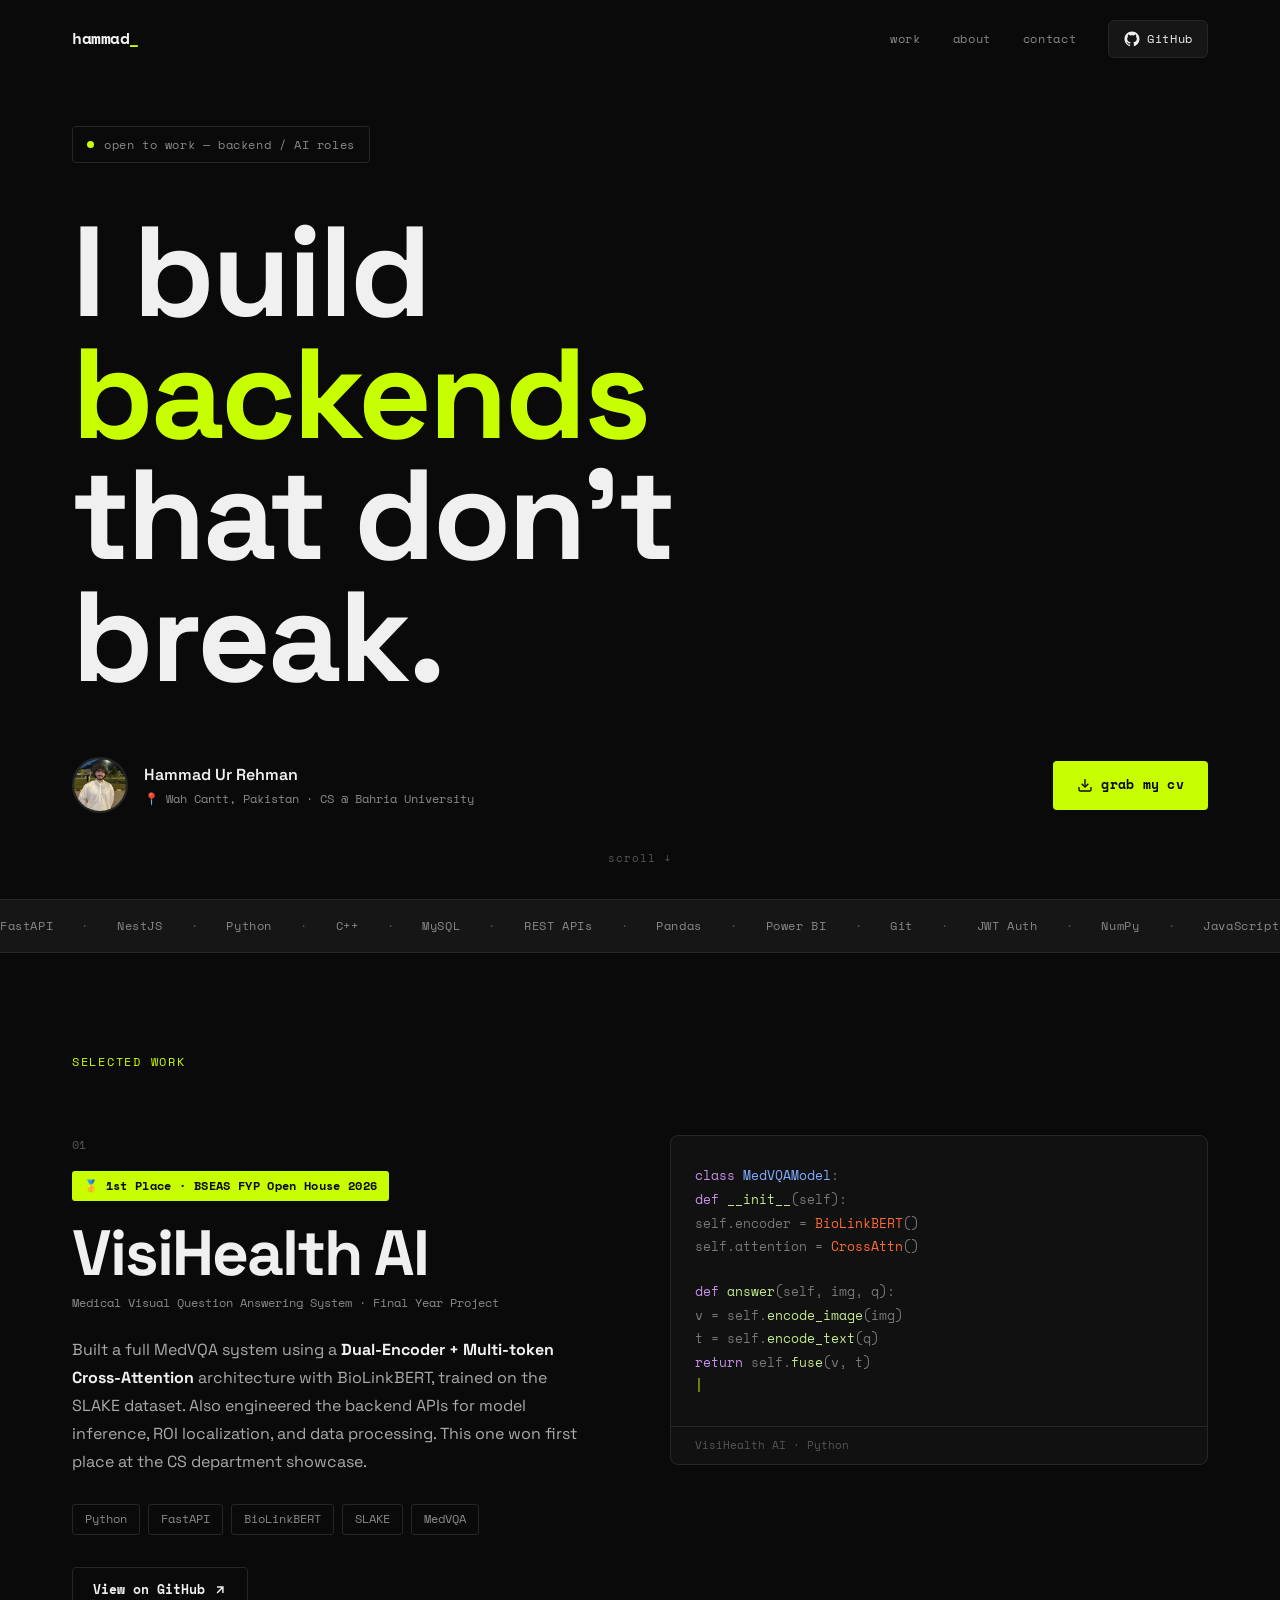
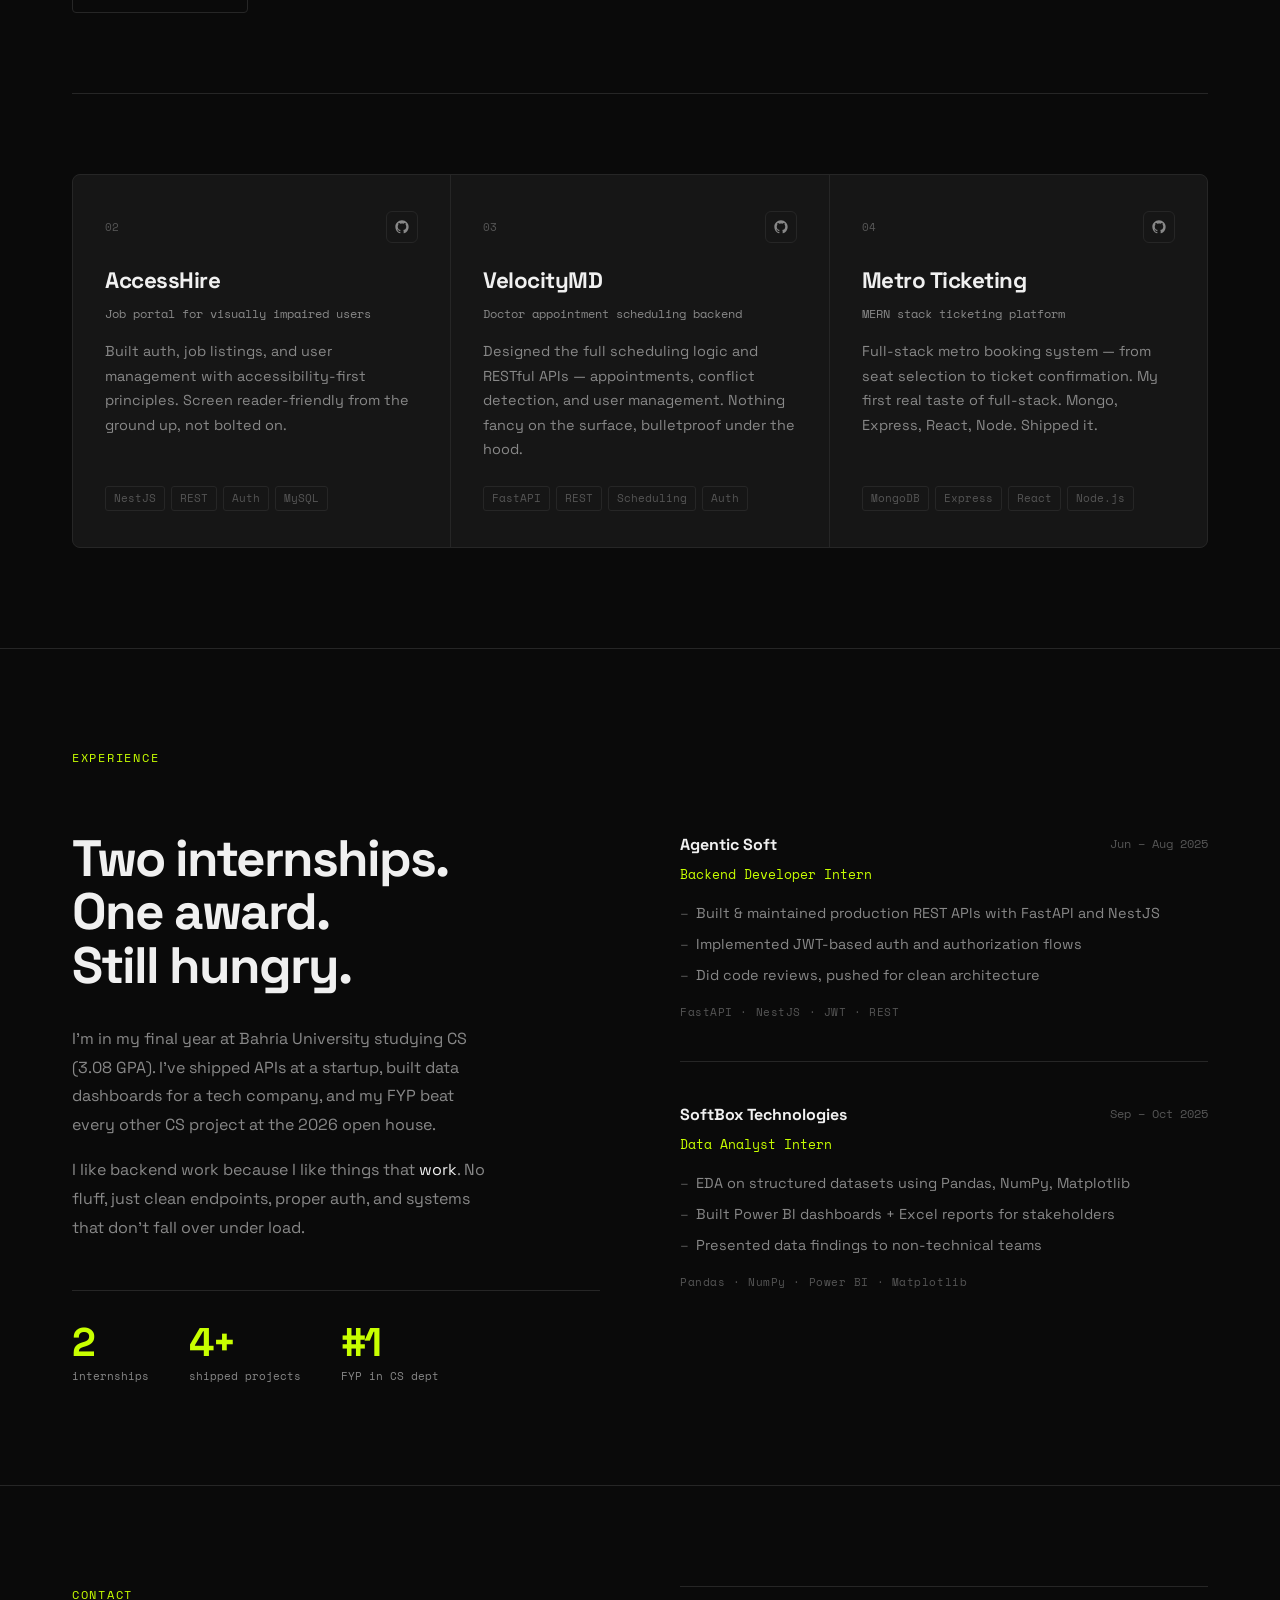
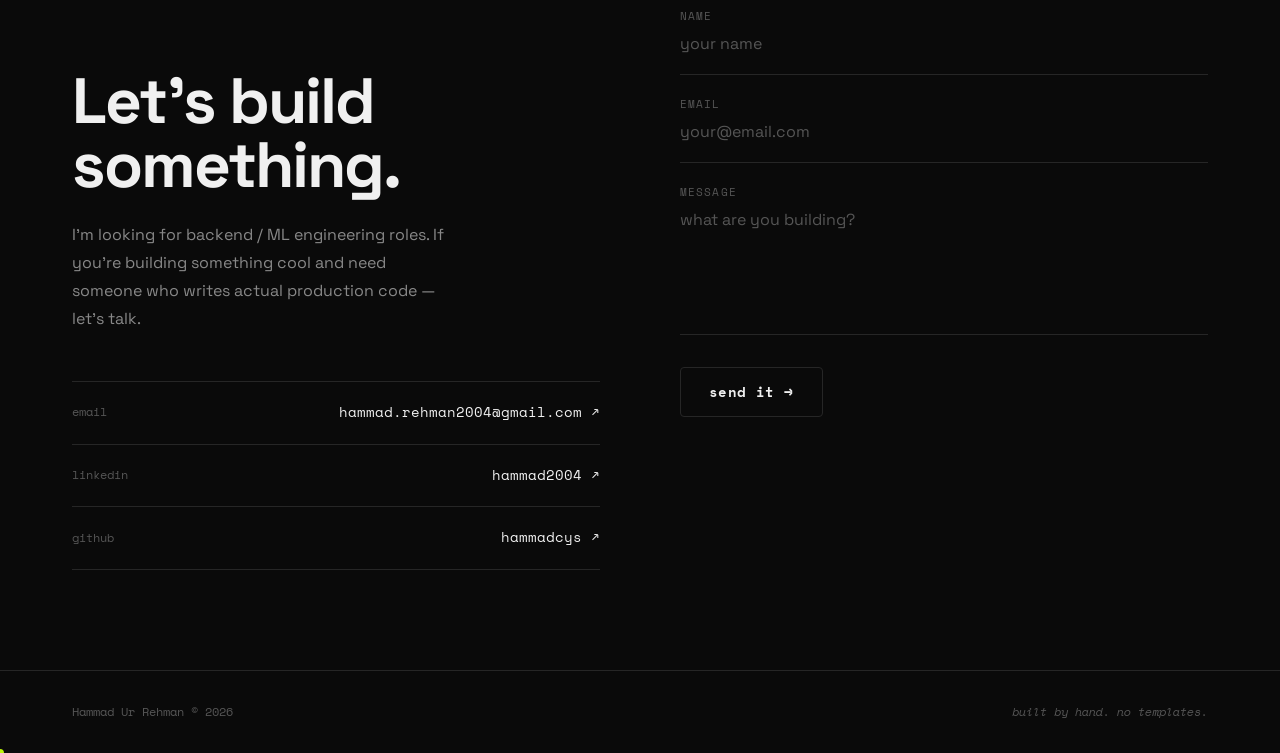
==== index.html @ 6763982f "initial portfolio launch" ====
<!DOCTYPE html>
<html lang="en">

<head>
  <meta charset="UTF-8" />
  <meta name="viewport" content="width=device-width, initial-scale=1.0" />
  <title>Hammad — Backend Dev & AI Builder</title>
  <meta name="description"
    content="Hammad Ur Rehman. Backend dev. Building APIs and AI systems that actually work. Based in Pakistan." />
  <link rel="preconnect" href="https://fonts.googleapis.com" />
  <link rel="preconnect" href="https://fonts.gstatic.com" crossorigin />
  <link
    href="https://fonts.googleapis.com/css2?family=Space+Grotesk:wght@300;400;500;600;700&family=Space+Mono:ital,wght@0,400;0,700;1,400&display=swap"
    rel="stylesheet" />
  <link rel="stylesheet" href="style.css" />
</head>

<body>

  <!-- NAV -->
  <nav id="nav">
    <div class="nav-wrap">
      <a href="#" class="logo">hammad<span class="cursor-blink">_</span></a>
      <div class="nav-right">
        <a href="#work">work</a>
        <a href="#about">about</a>
        <a href="#contact">contact</a>
        <a href="https://github.com/hammadcys" target="_blank" rel="noopener" class="nav-gh">
          <svg width="18" height="18" viewBox="0 0 24 24" fill="currentColor">
            <path
              d="M12 2C6.477 2 2 6.477 2 12c0 4.42 2.865 8.17 6.839 9.49.5.092.682-.217.682-.482 0-.237-.008-.866-.013-1.7-2.782.604-3.369-1.34-3.369-1.34-.454-1.156-1.11-1.464-1.11-1.464-.908-.62.069-.608.069-.608 1.003.07 1.531 1.03 1.531 1.03.892 1.529 2.341 1.087 2.91.832.092-.647.35-1.088.636-1.338-2.22-.253-4.555-1.11-4.555-4.943 0-1.091.39-1.984 1.029-2.683-.103-.253-.446-1.27.098-2.647 0 0 .84-.269 2.75 1.025A9.578 9.578 0 0 1 12 6.836c.85.004 1.705.114 2.504.336 1.909-1.294 2.747-1.025 2.747-1.025.546 1.377.203 2.394.1 2.647.64.699 1.028 1.592 1.028 2.683 0 3.842-2.339 4.687-4.566 4.935.359.309.678.919.678 1.852 0 1.336-.012 2.415-.012 2.743 0 .267.18.578.688.48C19.138 20.167 22 16.418 22 12c0-5.523-4.477-10-10-10z" />
          </svg>
          GitHub
        </a>
      </div>
      <button class="menu-btn" id="menuBtn" aria-label="menu">
        <span></span><span></span>
      </button>
    </div>
  </nav>

  <!-- MOBILE MENU -->
  <div class="mobile-menu" id="mobileMenu">
    <a href="#work" class="mm-link">work</a>
    <a href="#about" class="mm-link">about</a>
    <a href="#contact" class="mm-link">contact</a>
    <a href="https://github.com/hammadcys" target="_blank" class="mm-link">github ↗</a>
  </div>

  <!-- HERO -->
  <section id="hero">
    <div class="hero-inner">
      <div class="hero-label">
        <span class="dot"></span>
        open to work — backend / AI roles
      </div>
      <h1 class="hero-h1">
        I build<br />
        <span class="word-swap" id="wordSwap">APIs</span><br />
        that don't<br />
        break.
      </h1>
      <div class="hero-bottom">
        <div class="hero-id">
          <img src="Img.png" alt="Hammad Ur Rehman" class="avatar" onerror="this.style.display='none'" />
          <div>
            <p class="hero-name">Hammad Ur Rehman</p>
            <p class="hero-loc">📍 Wah Cantt, Pakistan · CS @ Bahria University</p>
          </div>
        </div>
        <a href="Hammad.pdf" download class="dl-btn" id="dl-cv">
          <svg width="16" height="16" viewBox="0 0 24 24" fill="none" stroke="currentColor" stroke-width="2">
            <path d="M21 15v4a2 2 0 0 1-2 2H5a2 2 0 0 1-2-2v-4" />
            <polyline points="7 10 12 15 17 10" />
            <line x1="12" y1="15" x2="12" y2="3" />
          </svg>
          grab my cv
        </a>
      </div>
    </div>
    <div class="scroll-hint" aria-hidden="true">scroll ↓</div>
  </section>

  <!-- STACK TICKER -->
  <div class="ticker-wrap" aria-hidden="true">
    <div class="ticker-track">
      <span>FastAPI</span><span>·</span>
      <span>NestJS</span><span>·</span>
      <span>Python</span><span>·</span>
      <span>C++</span><span>·</span>
      <span>MySQL</span><span>·</span>
      <span>REST APIs</span><span>·</span>
      <span>Pandas</span><span>·</span>
      <span>Power BI</span><span>·</span>
      <span>Git</span><span>·</span>
      <span>JWT Auth</span><span>·</span>
      <span>NumPy</span><span>·</span>
      <span>JavaScript</span><span>·</span>
      <!-- repeat -->
      <span>FastAPI</span><span>·</span>
      <span>NestJS</span><span>·</span>
      <span>Python</span><span>·</span>
      <span>C++</span><span>·</span>
      <span>MySQL</span><span>·</span>
      <span>REST APIs</span><span>·</span>
      <span>Pandas</span><span>·</span>
      <span>Power BI</span><span>·</span>
      <span>Git</span><span>·</span>
      <span>JWT Auth</span><span>·</span>
      <span>NumPy</span><span>·</span>
      <span>JavaScript</span><span>·</span>
    </div>
  </div>

  <!-- WORK -->
  <section id="work">
    <div class="section-inner">

      <div class="section-eyebrow">selected work</div>

      <!-- FEATURED: VisiHealth -->
      <article class="proj-featured" id="proj-visihealth">
        <div class="proj-featured-left">
          <div class="proj-number">01</div>
          <div class="proj-badge-award">🥇 1st Place · BSEAS FYP Open House 2026</div>
          <h2 class="proj-title">VisiHealth AI</h2>
          <p class="proj-type">Medical Visual Question Answering System · Final Year Project</p>
          <p class="proj-desc">
            Built a full MedVQA system using a <strong>Dual-Encoder + Multi-token Cross-Attention</strong> architecture
            with BioLinkBERT, trained on the SLAKE dataset. Also engineered the backend APIs for model inference, ROI
            localization, and data processing. This one won first place at the CS department showcase.
          </p>
          <div class="proj-tech">
            <span>Python</span><span>FastAPI</span><span>BioLinkBERT</span><span>SLAKE</span><span>MedVQA</span>
          </div>
          <a href="https://github.com/hammadcys/VisiHealth-FYP" target="_blank" rel="noopener" class="proj-link-btn"
            id="visihealth-gh">
            View on GitHub
            <svg width="14" height="14" viewBox="0 0 24 24" fill="none" stroke="currentColor" stroke-width="2.5">
              <path d="M7 17L17 7M7 7h10v10" />
            </svg>
          </a>
        </div>
        <div class="proj-featured-right">
          <div class="proj-visual" id="vis-visihealth">
            <div class="vis-code">
              <div class="vis-line"><span class="k">class</span> <span class="cn">MedVQAModel</span>:</div>
              <div class="vis-line"> <span class="k">def</span> <span class="fn">__init__</span>(self):</div>
              <div class="vis-line"> self.encoder = <span class="s">BioLinkBERT</span>()</div>
              <div class="vis-line"> self.attention = <span class="s">CrossAttn</span>()</div>
              <div class="vis-line"></div>
              <div class="vis-line"> <span class="k">def</span> <span class="fn">answer</span>(self, img, q):</div>
              <div class="vis-line"> v = self.<span class="fn">encode_image</span>(img)</div>
              <div class="vis-line"> t = self.<span class="fn">encode_text</span>(q)</div>
              <div class="vis-line"> <span class="k">return</span> self.<span class="fn">fuse</span>(v, t)</div>
              <div class="vis-line vis-cursor"></div>
            </div>
            <div class="vis-label">VisiHealth AI · Python</div>
          </div>
        </div>
      </article>

      <!-- PROJ GRID -->
      <div class="proj-grid">

        <article class="proj-card" id="proj-accesshire">
          <div class="proj-card-head">
            <span class="proj-num-sm">02</span>
            <div class="proj-card-links">
              <a href="#" aria-label="GitHub" class="icon-link">
                <svg width="16" height="16" viewBox="0 0 24 24" fill="currentColor">
                  <path
                    d="M12 2C6.477 2 2 6.477 2 12c0 4.42 2.865 8.17 6.839 9.49.5.092.682-.217.682-.482 0-.237-.008-.866-.013-1.7-2.782.604-3.369-1.34-3.369-1.34-.454-1.156-1.11-1.464-1.11-1.464-.908-.62.069-.608.069-.608 1.003.07 1.531 1.03 1.531 1.03.892 1.529 2.341 1.087 2.91.832.092-.647.35-1.088.636-1.338-2.22-.253-4.555-1.11-4.555-4.943 0-1.091.39-1.984 1.029-2.683-.103-.253-.446-1.27.098-2.647 0 0 .84-.269 2.75 1.025A9.578 9.578 0 0 1 12 6.836c.85.004 1.705.114 2.504.336 1.909-1.294 2.747-1.025 2.747-1.025.546 1.377.203 2.394.1 2.647.64.699 1.028 1.592 1.028 2.683 0 3.842-2.339 4.687-4.566 4.935.359.309.678.919.678 1.852 0 1.336-.012 2.415-.012 2.743 0 .267.18.578.688.48C19.138 20.167 22 16.418 22 12c0-5.523-4.477-10-10-10z" />
                </svg>
              </a>
            </div>
          </div>
          <h3 class="proj-card-title">AccessHire</h3>
          <p class="proj-card-sub">Job portal for visually impaired users</p>
          <p class="proj-card-desc">Built auth, job listings, and user management with accessibility-first principles.
            Screen reader-friendly from the ground up, not bolted on.</p>
          <div class="proj-tech-sm">
            <span>NestJS</span><span>REST</span><span>Auth</span><span>MySQL</span>
          </div>
        </article>

        <article class="proj-card" id="proj-velocitymd">
          <div class="proj-card-head">
            <span class="proj-num-sm">03</span>
            <div class="proj-card-links">
              <a href="#" aria-label="GitHub" class="icon-link">
                <svg width="16" height="16" viewBox="0 0 24 24" fill="currentColor">
                  <path
                    d="M12 2C6.477 2 2 6.477 2 12c0 4.42 2.865 8.17 6.839 9.49.5.092.682-.217.682-.482 0-.237-.008-.866-.013-1.7-2.782.604-3.369-1.34-3.369-1.34-.454-1.156-1.11-1.464-1.11-1.464-.908-.62.069-.608.069-.608 1.003.07 1.531 1.03 1.531 1.03.892 1.529 2.341 1.087 2.91.832.092-.647.35-1.088.636-1.338-2.22-.253-4.555-1.11-4.555-4.943 0-1.091.39-1.984 1.029-2.683-.103-.253-.446-1.27.098-2.647 0 0 .84-.269 2.75 1.025A9.578 9.578 0 0 1 12 6.836c.85.004 1.705.114 2.504.336 1.909-1.294 2.747-1.025 2.747-1.025.546 1.377.203 2.394.1 2.647.64.699 1.028 1.592 1.028 2.683 0 3.842-2.339 4.687-4.566 4.935.359.309.678.919.678 1.852 0 1.336-.012 2.415-.012 2.743 0 .267.18.578.688.48C19.138 20.167 22 16.418 22 12c0-5.523-4.477-10-10-10z" />
                </svg>
              </a>
            </div>
          </div>
          <h3 class="proj-card-title">VelocityMD</h3>
          <p class="proj-card-sub">Doctor appointment scheduling backend</p>
          <p class="proj-card-desc">Designed the full scheduling logic and RESTful APIs — appointments, conflict
            detection, and user management. Nothing fancy on the surface, bulletproof under the hood.</p>
          <div class="proj-tech-sm">
            <span>FastAPI</span><span>REST</span><span>Scheduling</span><span>Auth</span>
          </div>
        </article>

        <article class="proj-card" id="proj-metro">
          <div class="proj-card-head">
            <span class="proj-num-sm">04</span>
            <div class="proj-card-links">
              <a href="#" aria-label="GitHub" class="icon-link">
                <svg width="16" height="16" viewBox="0 0 24 24" fill="currentColor">
                  <path
                    d="M12 2C6.477 2 2 6.477 2 12c0 4.42 2.865 8.17 6.839 9.49.5.092.682-.217.682-.482 0-.237-.008-.866-.013-1.7-2.782.604-3.369-1.34-3.369-1.34-.454-1.156-1.11-1.464-1.11-1.464-.908-.62.069-.608.069-.608 1.003.07 1.531 1.03 1.531 1.03.892 1.529 2.341 1.087 2.91.832.092-.647.35-1.088.636-1.338-2.22-.253-4.555-1.11-4.555-4.943 0-1.091.39-1.984 1.029-2.683-.103-.253-.446-1.27.098-2.647 0 0 .84-.269 2.75 1.025A9.578 9.578 0 0 1 12 6.836c.85.004 1.705.114 2.504.336 1.909-1.294 2.747-1.025 2.747-1.025.546 1.377.203 2.394.1 2.647.64.699 1.028 1.592 1.028 2.683 0 3.842-2.339 4.687-4.566 4.935.359.309.678.919.678 1.852 0 1.336-.012 2.415-.012 2.743 0 .267.18.578.688.48C19.138 20.167 22 16.418 22 12c0-5.523-4.477-10-10-10z" />
                </svg>
              </a>
            </div>
          </div>
          <h3 class="proj-card-title">Metro Ticketing</h3>
          <p class="proj-card-sub">MERN stack ticketing platform</p>
          <p class="proj-card-desc">Full-stack metro booking system — from seat selection to ticket confirmation. My
            first real taste of full-stack. Mongo, Express, React, Node. Shipped it.</p>
          <div class="proj-tech-sm">
            <span>MongoDB</span><span>Express</span><span>React</span><span>Node.js</span>
          </div>
        </article>

      </div>
    </div>
  </section>

  <!-- EXPERIENCE -->
  <section id="about">
    <div class="section-inner">
      <div class="section-eyebrow">experience</div>

      <div class="exp-grid">
        <div class="exp-left">
          <h2 class="exp-h2">Two internships.<br />One award.<br />Still hungry.</h2>
          <p class="exp-bio">
            I'm in my final year at Bahria University studying CS (3.08 GPA). I've shipped APIs at a startup, built data
            dashboards for a tech company, and my FYP beat every other CS project at the 2026 open house.
          </p>
          <p class="exp-bio">
            I like backend work because I like things that <em>work</em>. No fluff, just clean endpoints, proper auth,
            and systems that don't fall over under load.
          </p>
          <div class="exp-numbers">
            <div class="exp-num-item">
              <span class="exp-big">2</span>
              <span class="exp-small">internships</span>
            </div>
            <div class="exp-num-item">
              <span class="exp-big">4+</span>
              <span class="exp-small">shipped projects</span>
            </div>
            <div class="exp-num-item">
              <span class="exp-big">#1</span>
              <span class="exp-small">FYP in CS dept</span>
            </div>
          </div>
        </div>

        <div class="exp-right">
          <div class="exp-item" id="exp-agentic">
            <div class="exp-item-meta">
              <span class="exp-company">Agentic Soft</span>
              <span class="exp-date">Jun – Aug 2025</span>
            </div>
            <div class="exp-role">Backend Developer Intern</div>
            <ul class="exp-bullets">
              <li>Built & maintained production REST APIs with FastAPI and NestJS</li>
              <li>Implemented JWT-based auth and authorization flows</li>
              <li>Did code reviews, pushed for clean architecture</li>
            </ul>
            <div class="exp-stack">FastAPI · NestJS · JWT · REST</div>
          </div>

          <div class="exp-divider"></div>

          <div class="exp-item" id="exp-softbox">
            <div class="exp-item-meta">
              <span class="exp-company">SoftBox Technologies</span>
              <span class="exp-date">Sep – Oct 2025</span>
            </div>
            <div class="exp-role">Data Analyst Intern</div>
            <ul class="exp-bullets">
              <li>EDA on structured datasets using Pandas, NumPy, Matplotlib</li>
              <li>Built Power BI dashboards + Excel reports for stakeholders</li>
              <li>Presented data findings to non-technical teams</li>
            </ul>
            <div class="exp-stack">Pandas · NumPy · Power BI · Matplotlib</div>
          </div>
        </div>
      </div>

    </div>
  </section>

  <!-- CONTACT -->
  <section id="contact">
    <div class="section-inner contact-inner">
      <div class="contact-left">
        <div class="section-eyebrow">contact</div>
        <h2 class="contact-h2">Let's build<br />something.</h2>
        <p class="contact-sub">I'm looking for backend / ML engineering roles. If you're building something cool and
          need someone who writes actual production code — let's talk.</p>
        <div class="contact-links">
          <a href="mailto:hammad.rehman2004@gmail.com" class="contact-link" id="contact-email">
            <span class="cl-label">email</span>
            <span class="cl-val">hammad.rehman2004@gmail.com ↗</span>
          </a>
          <a href="https://linkedin.com/in/hammad2004" target="_blank" rel="noopener" class="contact-link"
            id="contact-li">
            <span class="cl-label">linkedin</span>
            <span class="cl-val">hammad2004 ↗</span>
          </a>
          <a href="https://github.com/hammadcys" target="_blank" rel="noopener" class="contact-link" id="contact-gh">
            <span class="cl-label">github</span>
            <span class="cl-val">hammadcys ↗</span>
          </a>
        </div>
      </div>
      <div class="contact-right">
        <form id="contactForm" class="cf">
          <div class="cf-row">
            <label for="cf-name">name</label>
            <input type="text" id="cf-name" name="name" placeholder="your name" autocomplete="off" required />
          </div>
          <div class="cf-row">
            <label for="cf-email">email</label>
            <input type="email" id="cf-email" name="email" placeholder="your@email.com" required />
          </div>
          <div class="cf-row">
            <label for="cf-msg">message</label>
            <textarea id="cf-msg" name="message" rows="5" placeholder="what are you building?" required></textarea>
          </div>
          <button type="submit" class="cf-btn" id="cf-submit">send it →</button>
          <p class="cf-status" id="cfStatus"></p>
        </form>
      </div>
    </div>
  </section>

  <!-- FOOTER -->
  <footer id="footer">
    <div class="footer-wrap">
      <span>Hammad Ur Rehman © 2026</span>
      <span class="footer-made">built by hand. no templates.</span>
    </div>
  </footer>

  <script src="script.js"></script>
</body>

</html>
---- style.css ----
/* ── RESET ── */
*, *::before, *::after { box-sizing: border-box; margin: 0; padding: 0; }

:root {
  --black: #0a0a0a;
  --off-black: #111;
  --surface: #161616;
  --border: #262626;
  --text: #f0f0f0;
  --muted: #888;
  --dim: #555;
  --accent: #c8ff00;   /* raw lime — screams developer, not AI */
  --accent2: #ff6b35;  /* orange pop */
  --mono: 'Space Mono', monospace;
  --sans: 'Space Grotesk', sans-serif;
}

html { scroll-behavior: smooth; font-size: 16px; }

body {
  font-family: var(--sans);
  background: var(--black);
  color: var(--text);
  line-height: 1.6;
  overflow-x: hidden;
  cursor: none; /* custom cursor area */
}

/* SELECTION */
::selection { background: var(--accent); color: var(--black); }

/* SCROLLBAR */
::-webkit-scrollbar { width: 4px; }
::-webkit-scrollbar-track { background: var(--black); }
::-webkit-scrollbar-thumb { background: var(--border); border-radius: 2px; }

/* CUSTOM CURSOR */
#cursor {
  position: fixed; pointer-events: none; z-index: 9999;
  width: 8px; height: 8px; border-radius: 50%;
  background: var(--accent);
  transform: translate(-50%, -50%);
  transition: width 0.2s, height 0.2s, opacity 0.2s;
  mix-blend-mode: difference;
}
#cursor.hovered { width: 40px; height: 40px; opacity: 0.6; }

/* ── NAV ── */
#nav {
  position: fixed; top: 0; left: 0; right: 0; z-index: 100;
  padding: 20px 0;
  border-bottom: 1px solid transparent;
  transition: border-color 0.3s, background 0.3s;
}
#nav.stuck {
  background: rgba(10,10,10,0.92);
  border-color: var(--border);
  backdrop-filter: blur(16px);
}
.nav-wrap {
  max-width: 1200px; margin: 0 auto; padding: 0 32px;
  display: flex; align-items: center; justify-content: space-between;
}
.logo {
  font-family: var(--mono); font-size: 1rem; color: var(--text);
  text-decoration: none; font-weight: 700; letter-spacing: -0.5px;
}
.cursor-blink {
  color: var(--accent);
  animation: blink 1s step-start infinite;
}
@keyframes blink { 0%,100% { opacity:1; } 50% { opacity:0; } }

.nav-right {
  display: flex; align-items: center; gap: 32px;
}
.nav-right a {
  font-family: var(--mono); font-size: 0.78rem; color: var(--muted);
  text-decoration: none; letter-spacing: 0.05em;
  transition: color 0.2s;
}
.nav-right a:hover { color: var(--text); }
.nav-gh {
  display: flex !important; align-items: center; gap: 6px;
  border: 1px solid var(--border) !important; border-radius: 6px;
  padding: 8px 14px !important; color: var(--text) !important;
  background: var(--surface);
  transition: border-color 0.2s, background 0.2s !important;
}
.nav-gh:hover { border-color: var(--accent) !important; background: rgba(200,255,0,0.06) !important; }

.menu-btn {
  display: none; flex-direction: column; gap: 5px;
  background: none; border: none; cursor: pointer; padding: 4px;
}
.menu-btn span {
  display: block; width: 22px; height: 1.5px; background: var(--text);
  transition: 0.3s;
}
.menu-btn.open span:first-child { transform: rotate(45deg) translate(4px, 4px); }
.menu-btn.open span:last-child { transform: rotate(-45deg) translate(4px, -4px); }

.mobile-menu {
  display: none; position: fixed; top: 0; left: 0; right: 0; bottom: 0;
  background: var(--black); z-index: 99; padding: 100px 40px 40px;
  flex-direction: column; gap: 24px;
}
.mobile-menu.open { display: flex; }
.mm-link {
  font-family: var(--mono); font-size: 2rem; color: var(--text);
  text-decoration: none; border-bottom: 1px solid var(--border);
  padding-bottom: 24px;
}

/* ── HERO ── */
#hero {
  min-height: 100vh; display: flex; align-items: center;
  padding: 120px 0 80px;
  border-bottom: 1px solid var(--border);
  position: relative;
}
.hero-inner {
  max-width: 1200px; margin: 0 auto; padding: 0 32px; width: 100%;
}
.hero-label {
  display: inline-flex; align-items: center; gap: 10px;
  font-family: var(--mono); font-size: 0.75rem; color: var(--muted);
  border: 1px solid var(--border); border-radius: 4px;
  padding: 8px 14px; margin-bottom: 48px; letter-spacing: 0.05em;
}
.dot {
  width: 7px; height: 7px; border-radius: 50%;
  background: var(--accent);
  animation: pulse-dot 2s ease infinite;
  flex-shrink: 0;
}
@keyframes pulse-dot {
  0%,100% { box-shadow: 0 0 0 0 rgba(200,255,0,0.4); }
  50% { box-shadow: 0 0 0 6px rgba(200,255,0,0); }
}

.hero-h1 {
  font-size: clamp(4rem, 10vw, 9rem);
  font-weight: 700;
  line-height: 0.95;
  letter-spacing: -3px;
  margin-bottom: 60px;
  color: var(--text);
}
.word-swap {
  color: var(--accent);
  display: inline-block;
  transition: opacity 0.2s;
}

.hero-bottom {
  display: flex; align-items: center; justify-content: space-between;
  flex-wrap: wrap; gap: 24px;
}
.hero-id {
  display: flex; align-items: center; gap: 16px;
}
.avatar {
  width: 56px; height: 56px; border-radius: 50%;
  border: 2px solid var(--border);
  object-fit: cover;
  filter: grayscale(20%);
  transition: filter 0.3s, border-color 0.3s;
}
.avatar:hover { filter: grayscale(0%); border-color: var(--accent); }
.hero-name {
  font-weight: 600; font-size: 1rem; color: var(--text);
}
.hero-loc {
  font-family: var(--mono); font-size: 0.75rem; color: var(--muted);
  margin-top: 2px;
}
.dl-btn {
  display: inline-flex; align-items: center; gap: 8px;
  font-family: var(--mono); font-size: 0.8rem;
  background: var(--accent); color: var(--black);
  padding: 14px 24px; border-radius: 4px; text-decoration: none;
  font-weight: 700; letter-spacing: 0.02em;
  transition: background 0.2s, transform 0.2s;
}
.dl-btn:hover { background: #d4ff33; transform: translateY(-2px); }

.scroll-hint {
  position: absolute; bottom: 32px; left: 50%; transform: translateX(-50%);
  font-family: var(--mono); font-size: 0.7rem; color: var(--dim);
  letter-spacing: 0.1em;
  animation: bob 2.5s ease-in-out infinite;
}
@keyframes bob { 0%,100% { transform: translateX(-50%) translateY(0); } 50% { transform: translateX(-50%) translateY(6px); } }

/* ── TICKER ── */
.ticker-wrap {
  border-bottom: 1px solid var(--border);
  overflow: hidden; padding: 16px 0;
  background: var(--surface);
}
.ticker-track {
  display: flex; gap: 28px; width: max-content;
  animation: ticker 30s linear infinite;
}
.ticker-track span {
  font-family: var(--mono); font-size: 0.78rem; color: var(--muted);
  white-space: nowrap; letter-spacing: 0.05em;
}
.ticker-track span:nth-child(even) { color: var(--dim); }
@keyframes ticker { 0% { transform: translateX(0); } 100% { transform: translateX(-50%); } }

/* ── SECTIONS ── */
.section-inner { max-width: 1200px; margin: 0 auto; padding: 100px 32px; }
.section-eyebrow {
  font-family: var(--mono); font-size: 0.72rem; color: var(--accent);
  letter-spacing: 0.15em; text-transform: uppercase;
  margin-bottom: 64px;
}

/* ── FEATURED PROJECT ── */
#work { border-bottom: 1px solid var(--border); }

.proj-featured {
  display: grid; grid-template-columns: 1fr 1fr;
  gap: 60px; margin-bottom: 80px;
  padding-bottom: 80px; border-bottom: 1px solid var(--border);
  align-items: start;
}
.proj-number {
  font-family: var(--mono); font-size: 0.75rem; color: var(--dim);
  margin-bottom: 16px;
}
.proj-badge-award {
  display: inline-flex; align-items: center; gap: 8px;
  font-family: var(--mono); font-size: 0.72rem;
  color: var(--black); background: var(--accent);
  padding: 6px 12px; border-radius: 3px; font-weight: 700;
  margin-bottom: 20px; letter-spacing: 0.03em;
}
.proj-title {
  font-size: clamp(2.5rem, 5vw, 4rem);
  font-weight: 700; letter-spacing: -2px;
  line-height: 1; margin-bottom: 8px;
}
.proj-type {
  font-family: var(--mono); font-size: 0.75rem;
  color: var(--muted); margin-bottom: 24px;
}
.proj-desc {
  font-size: 1rem; color: #aaa; line-height: 1.75;
  margin-bottom: 28px; max-width: 520px;
}
.proj-desc strong { color: var(--text); }

.proj-tech { display: flex; flex-wrap: wrap; gap: 8px; margin-bottom: 32px; }
.proj-tech span {
  font-family: var(--mono); font-size: 0.72rem;
  border: 1px solid var(--border); border-radius: 3px;
  padding: 5px 12px; color: var(--muted);
  transition: border-color 0.2s, color 0.2s;
}
.proj-tech span:hover { border-color: var(--accent); color: var(--accent); }

.proj-link-btn {
  display: inline-flex; align-items: center; gap: 8px;
  font-family: var(--mono); font-size: 0.8rem;
  color: var(--text); border: 1px solid var(--border);
  padding: 12px 20px; border-radius: 4px; text-decoration: none;
  font-weight: 700; transition: border-color 0.2s, background 0.2s;
}
.proj-link-btn:hover { border-color: var(--accent); background: rgba(200,255,0,0.06); }

/* CODE VISUAL */
.proj-visual {
  background: var(--off-black); border: 1px solid var(--border);
  border-radius: 8px; overflow: hidden;
}
.vis-code {
  padding: 28px 24px; font-family: var(--mono); font-size: 0.82rem;
  line-height: 1.8; color: #777;
}
.vis-line { min-height: 1.6em; }
.k { color: #c792ea; }
.cn { color: #82aaff; }
.fn { color: #c3e88d; }
.s { color: var(--accent2); }
.vis-cursor::after {
  content: '|'; color: var(--accent);
  animation: blink 1s step-start infinite;
}
.vis-label {
  font-family: var(--mono); font-size: 0.68rem;
  color: var(--dim); border-top: 1px solid var(--border);
  padding: 10px 24px;
}

/* ── PROJECT GRID ── */
.proj-grid {
  display: grid; grid-template-columns: repeat(3, 1fr);
  gap: 1px; background: var(--border);
  border: 1px solid var(--border); border-radius: 8px; overflow: hidden;
}
.proj-card {
  background: var(--surface); padding: 36px 32px;
  transition: background 0.25s;
  display: flex; flex-direction: column;
}
.proj-card:hover { background: var(--off-black); }
.proj-card-head {
  display: flex; justify-content: space-between; align-items: center;
  margin-bottom: 20px;
}
.proj-num-sm {
  font-family: var(--mono); font-size: 0.7rem; color: var(--dim);
}
.proj-card-links { display: flex; gap: 8px; }
.icon-link {
  display: flex; align-items: center; justify-content: center;
  width: 32px; height: 32px; border: 1px solid var(--border);
  border-radius: 6px; color: var(--muted); text-decoration: none;
  transition: color 0.2s, border-color 0.2s;
}
.icon-link:hover { color: var(--text); border-color: var(--text); }

.proj-card-title { font-size: 1.4rem; font-weight: 700; letter-spacing: -0.5px; margin-bottom: 6px; }
.proj-card-sub { font-family: var(--mono); font-size: 0.72rem; color: var(--muted); margin-bottom: 16px; }
.proj-card-desc { font-size: 0.9rem; color: #888; line-height: 1.7; flex: 1; margin-bottom: 24px; }
.proj-tech-sm { display: flex; flex-wrap: wrap; gap: 6px; margin-top: auto; }
.proj-tech-sm span {
  font-family: var(--mono); font-size: 0.68rem; color: var(--dim);
  border: 1px solid var(--border); border-radius: 3px; padding: 3px 8px;
}

/* ── EXPERIENCE / ABOUT ── */
#about { border-bottom: 1px solid var(--border); }
.exp-grid { display: grid; grid-template-columns: 1fr 1fr; gap: 80px; }

.exp-h2 {
  font-size: clamp(2rem, 4vw, 3.2rem); font-weight: 700;
  letter-spacing: -2px; line-height: 1.05; margin-bottom: 32px;
}
.exp-bio {
  font-size: 1rem; color: var(--muted); line-height: 1.8;
  margin-bottom: 16px; max-width: 420px;
}
.exp-bio em { color: var(--text); font-style: normal; }

.exp-numbers { display: flex; gap: 40px; margin-top: 48px; padding-top: 32px; border-top: 1px solid var(--border); }
.exp-num-item { display: flex; flex-direction: column; }
.exp-big {
  font-size: 2.5rem; font-weight: 700; letter-spacing: -2px;
  color: var(--accent); line-height: 1;
}
.exp-small { font-family: var(--mono); font-size: 0.7rem; color: var(--muted); margin-top: 4px; }

.exp-item { padding: 0 0 40px; }
.exp-item-meta {
  display: flex; justify-content: space-between; align-items: center;
  margin-bottom: 8px;
}
.exp-company { font-weight: 700; font-size: 1rem; }
.exp-date { font-family: var(--mono); font-size: 0.72rem; color: var(--dim); }
.exp-role { font-family: var(--mono); font-size: 0.8rem; color: var(--accent); margin-bottom: 16px; }
.exp-bullets { list-style: none; display: flex; flex-direction: column; gap: 8px; margin-bottom: 16px; }
.exp-bullets li {
  font-size: 0.9rem; color: var(--muted); padding-left: 16px; position: relative;
}
.exp-bullets li::before {
  content: '–'; position: absolute; left: 0; color: var(--dim);
}
.exp-stack {
  font-family: var(--mono); font-size: 0.7rem; color: var(--dim);
  letter-spacing: 0.05em;
}
.exp-divider { height: 1px; background: var(--border); margin: 0 0 40px; }

/* ── CONTACT ── */
#contact { }
.contact-inner {
  display: grid; grid-template-columns: 1fr 1fr;
  gap: 80px; align-items: start;
}
.contact-h2 {
  font-size: clamp(2.5rem, 5vw, 4rem); font-weight: 700;
  letter-spacing: -2px; line-height: 1; margin-bottom: 24px;
}
.contact-sub {
  font-size: 1rem; color: var(--muted); line-height: 1.75;
  max-width: 380px; margin-bottom: 48px;
}
.contact-links { display: flex; flex-direction: column; gap: 0; }
.contact-link {
  display: flex; justify-content: space-between; align-items: center;
  border-top: 1px solid var(--border); padding: 20px 0;
  text-decoration: none; color: var(--text);
  transition: color 0.2s;
}
.contact-link:last-child { border-bottom: 1px solid var(--border); }
.contact-link:hover { color: var(--accent); }
.cl-label { font-family: var(--mono); font-size: 0.72rem; color: var(--dim); }
.cl-val { font-family: var(--mono); font-size: 0.85rem; }

/* FORM */
.cf { display: flex; flex-direction: column; gap: 0; }
.cf-row {
  display: flex; flex-direction: column; gap: 8px;
  border-bottom: 1px solid var(--border); padding: 20px 0;
}
.cf-row:first-child { border-top: 1px solid var(--border); }
.cf-row label {
  font-family: var(--mono); font-size: 0.7rem; color: var(--dim);
  letter-spacing: 0.1em; text-transform: uppercase;
}
.cf-row input, .cf-row textarea {
  background: none; border: none; outline: none;
  font-family: var(--sans); font-size: 1rem; color: var(--text);
  resize: none; width: 100%;
}
.cf-row input::placeholder, .cf-row textarea::placeholder { color: var(--dim); }
.cf-btn {
  margin-top: 32px; align-self: flex-start;
  font-family: var(--mono); font-size: 0.85rem; font-weight: 700;
  background: none; border: 1px solid var(--border); color: var(--text);
  padding: 14px 28px; border-radius: 4px; cursor: none;
  transition: background 0.2s, border-color 0.2s, color 0.2s;
  letter-spacing: 0.03em;
}
.cf-btn:hover { background: var(--accent); border-color: var(--accent); color: var(--black); }
.cf-status {
  font-family: var(--mono); font-size: 0.78rem; color: var(--accent);
  margin-top: 12px; min-height: 20px;
}

/* ── FOOTER ── */
#footer {
  border-top: 1px solid var(--border);
  padding: 32px 0;
}
.footer-wrap {
  max-width: 1200px; margin: 0 auto; padding: 0 32px;
  display: flex; justify-content: space-between; align-items: center;
  flex-wrap: wrap; gap: 12px;
}
.footer-wrap span {
  font-family: var(--mono); font-size: 0.72rem; color: var(--dim);
}
.footer-made { font-style: italic; }

/* ── FADE-IN REVEAL ── */
.reveal {
  opacity: 0; transform: translateY(24px);
  transition: opacity 0.6s ease, transform 0.6s ease;
}
.reveal.in { opacity: 1; transform: translateY(0); }

/* ── RESPONSIVE ── */
@media (max-width: 900px) {
  .proj-featured { grid-template-columns: 1fr; }
  .proj-grid { grid-template-columns: 1fr; }
  .exp-grid { grid-template-columns: 1fr; }
  .contact-inner { grid-template-columns: 1fr; }
  body { cursor: auto; }
  #cursor { display: none; }
  .cf-btn { cursor: pointer; }
}
@media (max-width: 640px) {
  .nav-right { display: none; }
  .menu-btn { display: flex; }
  .hero-h1 { letter-spacing: -2px; }
  .hero-bottom { flex-direction: column; align-items: flex-start; }
  .section-inner { padding: 64px 24px; }
  .nav-wrap { padding: 0 24px; }
  .exp-numbers { gap: 24px; }
}
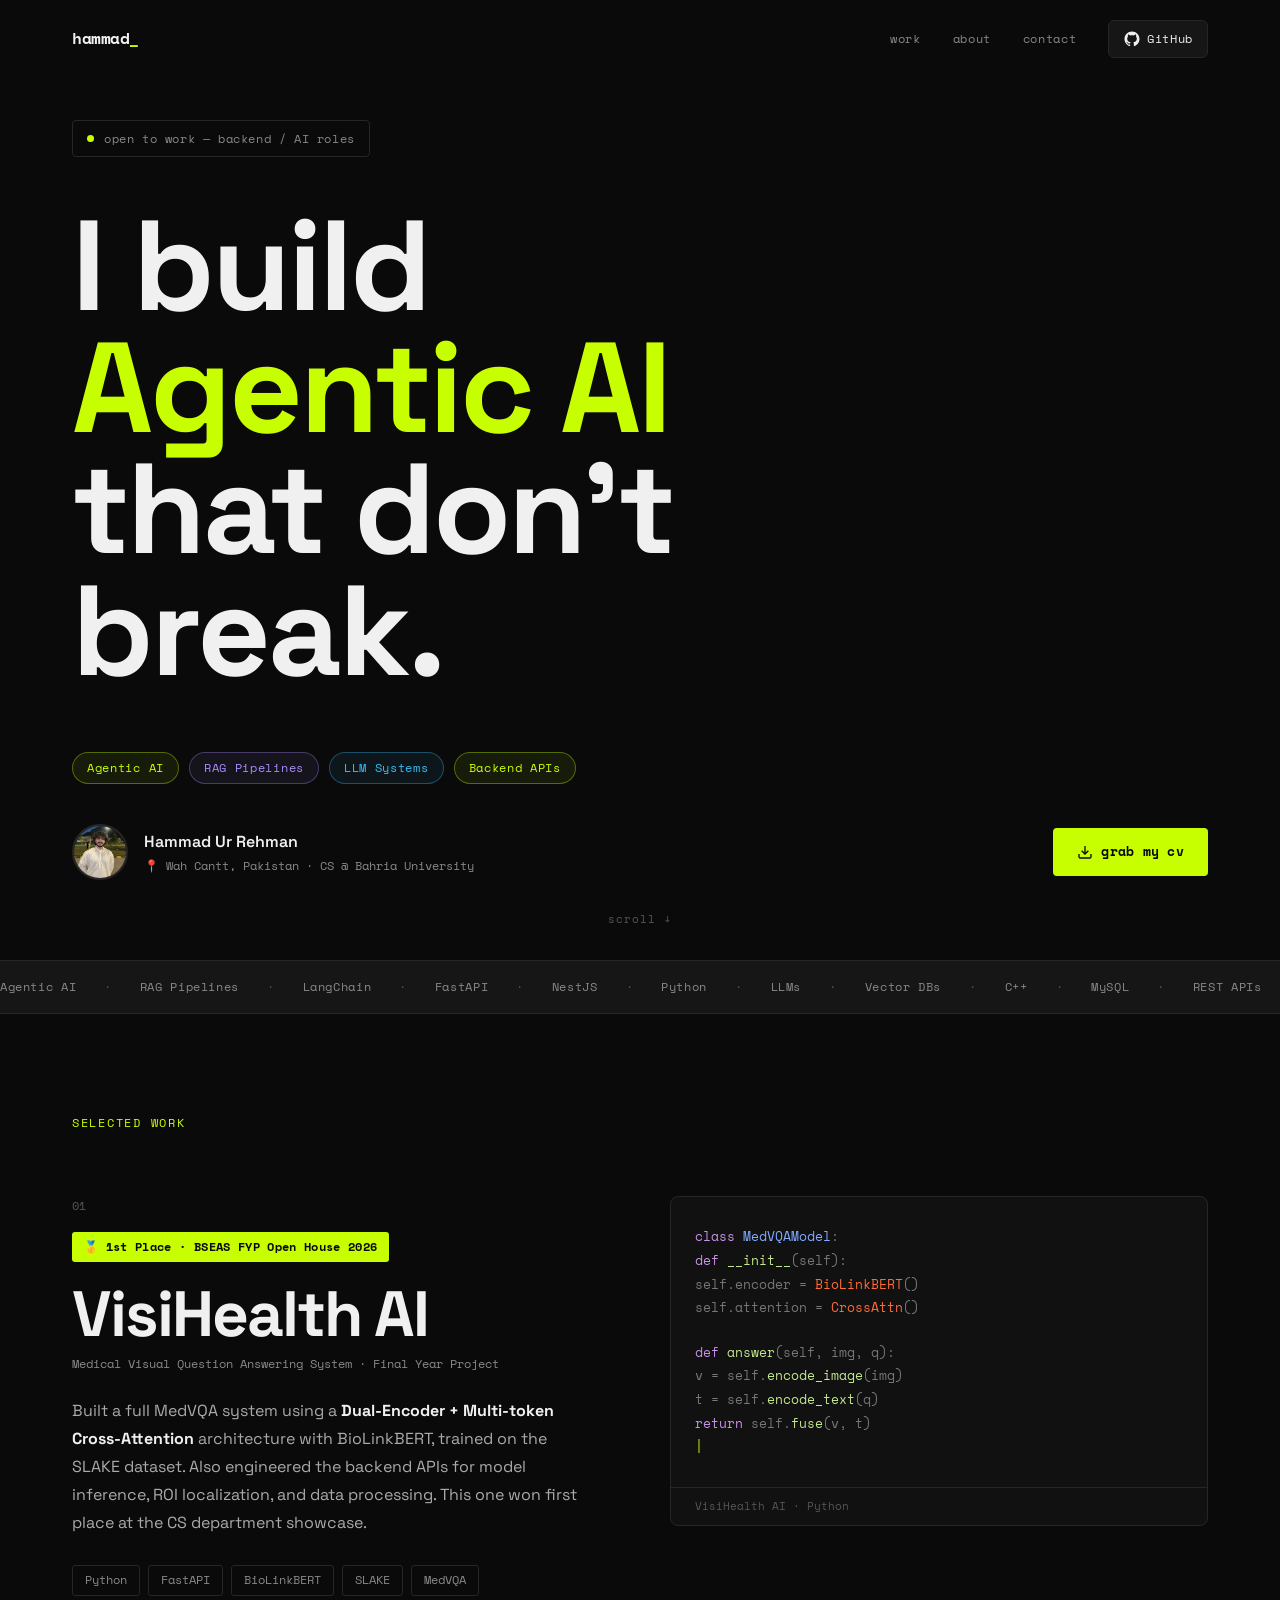
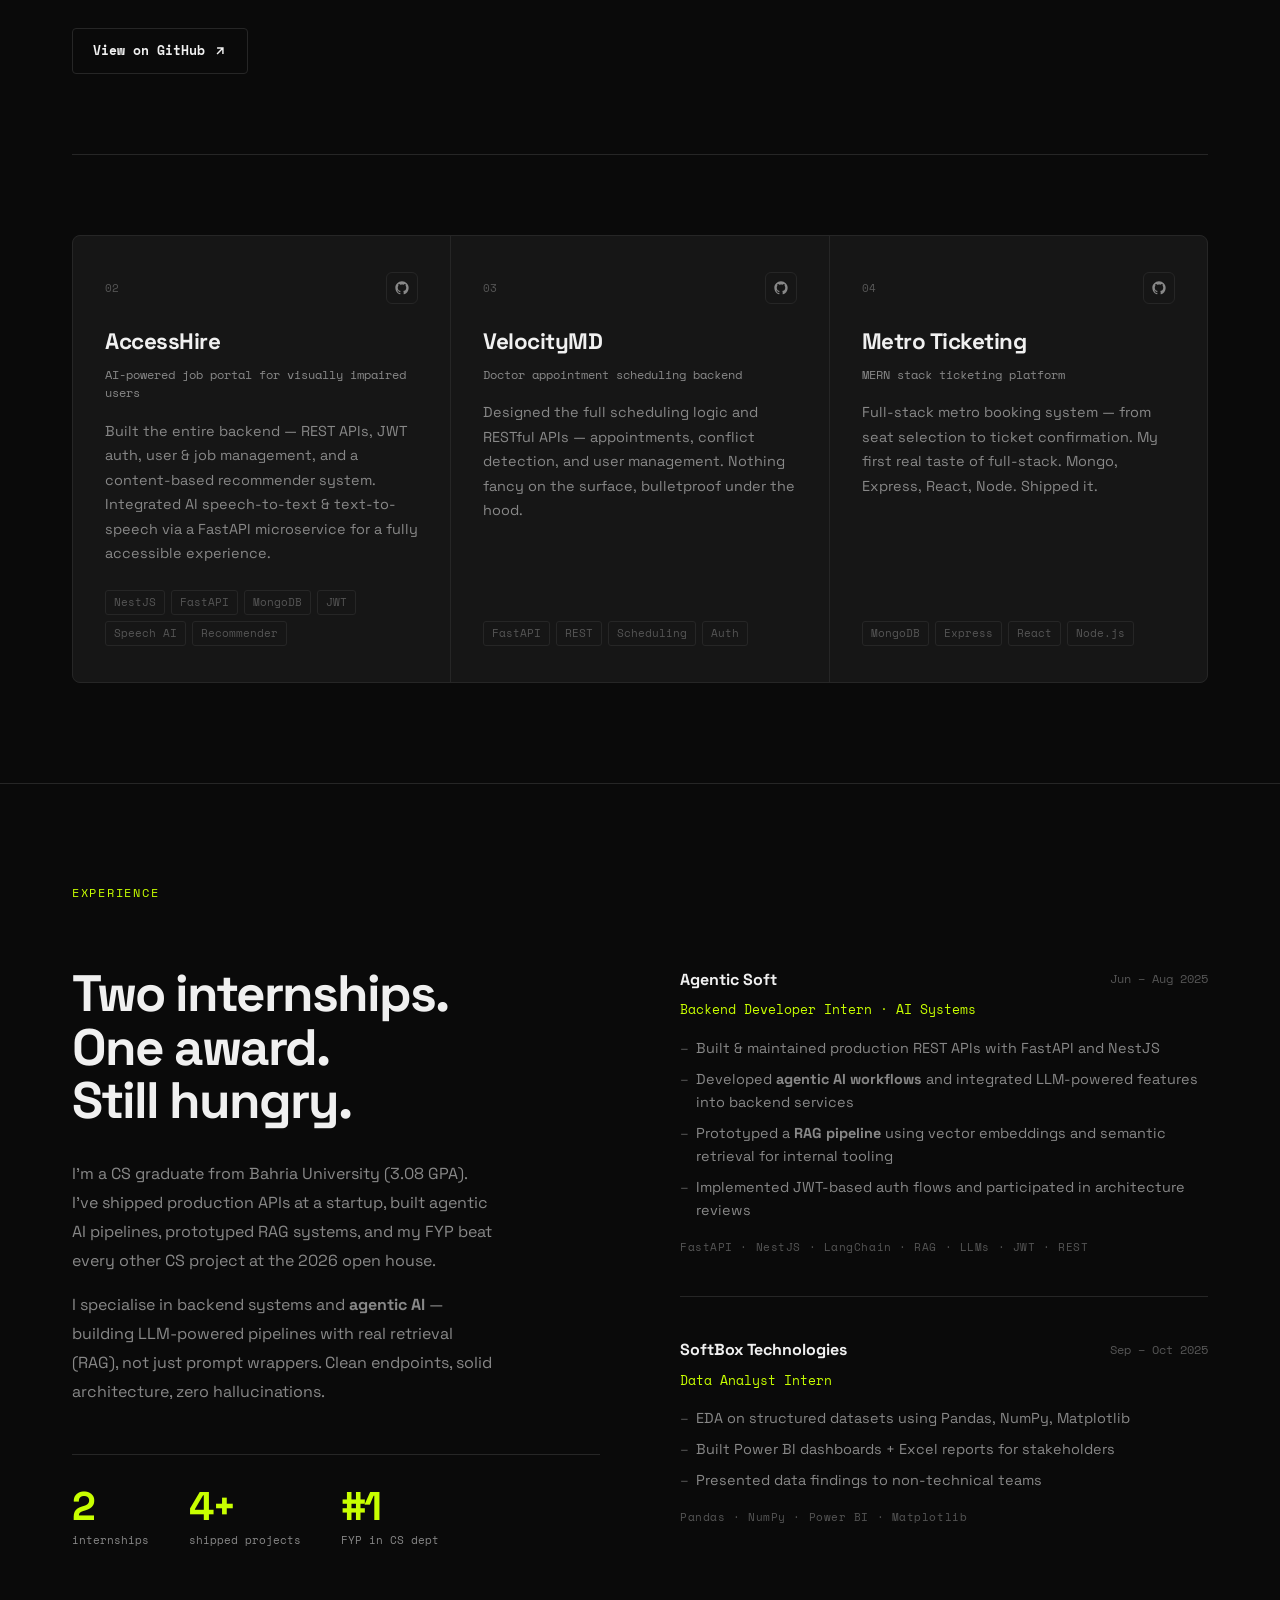
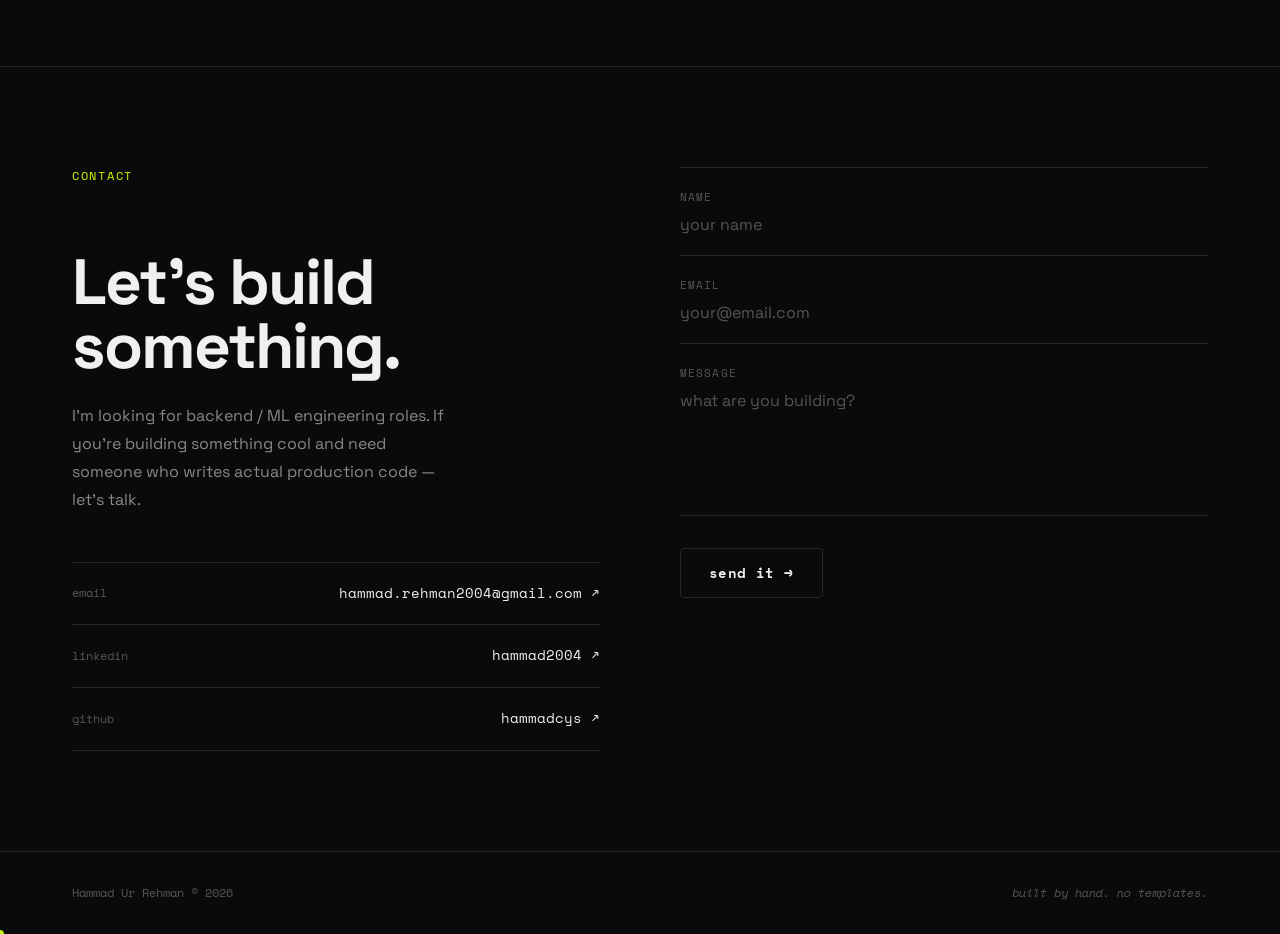
==== commit 5f671b5b: "Add Agentic AI & RAG skills; update AccessHire description; formalise cover letter; add resume.tex" ====
--- a/index.html
+++ b/index.html
@@ -60,6 +60,12 @@
         that don't<br />
         break.
       </h1>
+      <div class="hero-tags" aria-label="Specialisations">
+        <span class="hero-tag">Agentic AI</span>
+        <span class="hero-tag">RAG Pipelines</span>
+        <span class="hero-tag">LLM Systems</span>
+        <span class="hero-tag">Backend APIs</span>
+      </div>
       <div class="hero-bottom">
         <div class="hero-id">
           <img src="Img.png" alt="Hammad Ur Rehman" class="avatar" onerror="this.style.display='none'" />
@@ -84,9 +90,14 @@
   <!-- STACK TICKER -->
   <div class="ticker-wrap" aria-hidden="true">
     <div class="ticker-track">
+      <span>Agentic AI</span><span>·</span>
+      <span>RAG Pipelines</span><span>·</span>
+      <span>LangChain</span><span>·</span>
       <span>FastAPI</span><span>·</span>
       <span>NestJS</span><span>·</span>
       <span>Python</span><span>·</span>
+      <span>LLMs</span><span>·</span>
+      <span>Vector DBs</span><span>·</span>
       <span>C++</span><span>·</span>
       <span>MySQL</span><span>·</span>
       <span>REST APIs</span><span>·</span>
@@ -97,9 +108,14 @@
       <span>NumPy</span><span>·</span>
       <span>JavaScript</span><span>·</span>
       <!-- repeat -->
+      <span>Agentic AI</span><span>·</span>
+      <span>RAG Pipelines</span><span>·</span>
+      <span>LangChain</span><span>·</span>
       <span>FastAPI</span><span>·</span>
       <span>NestJS</span><span>·</span>
       <span>Python</span><span>·</span>
+      <span>LLMs</span><span>·</span>
+      <span>Vector DBs</span><span>·</span>
       <span>C++</span><span>·</span>
       <span>MySQL</span><span>·</span>
       <span>REST APIs</span><span>·</span>
@@ -176,11 +192,10 @@
             </div>
           </div>
           <h3 class="proj-card-title">AccessHire</h3>
-          <p class="proj-card-sub">Job portal for visually impaired users</p>
-          <p class="proj-card-desc">Built auth, job listings, and user management with accessibility-first principles.
-            Screen reader-friendly from the ground up, not bolted on.</p>
+          <p class="proj-card-sub">AI-powered job portal for visually impaired users</p>
+          <p class="proj-card-desc">Built the entire backend — REST APIs, JWT auth, user &amp; job management, and a content-based recommender system. Integrated AI speech-to-text &amp; text-to-speech via a FastAPI microservice for a fully accessible experience.</p>
           <div class="proj-tech-sm">
-            <span>NestJS</span><span>REST</span><span>Auth</span><span>MySQL</span>
+            <span>NestJS</span><span>FastAPI</span><span>MongoDB</span><span>JWT</span><span>Speech AI</span><span>Recommender</span>
           </div>
         </article>
 
@@ -239,12 +254,10 @@
         <div class="exp-left">
           <h2 class="exp-h2">Two internships.<br />One award.<br />Still hungry.</h2>
           <p class="exp-bio">
-            I'm in my final year at Bahria University studying CS (3.08 GPA). I've shipped APIs at a startup, built data
-            dashboards for a tech company, and my FYP beat every other CS project at the 2026 open house.
+            I'm a CS graduate from Bahria University (3.08 GPA). I've shipped production APIs at a startup, built agentic AI pipelines, prototyped RAG systems, and my FYP beat every other CS project at the 2026 open house.
           </p>
           <p class="exp-bio">
-            I like backend work because I like things that <em>work</em>. No fluff, just clean endpoints, proper auth,
-            and systems that don't fall over under load.
+            I specialise in backend systems and <strong>agentic AI</strong> — building LLM-powered pipelines with real retrieval (RAG), not just prompt wrappers. Clean endpoints, solid architecture, zero hallucinations.
           </p>
           <div class="exp-numbers">
             <div class="exp-num-item">
@@ -268,13 +281,14 @@
               <span class="exp-company">Agentic Soft</span>
               <span class="exp-date">Jun – Aug 2025</span>
             </div>
-            <div class="exp-role">Backend Developer Intern</div>
+            <div class="exp-role">Backend Developer Intern · AI Systems</div>
             <ul class="exp-bullets">
-              <li>Built & maintained production REST APIs with FastAPI and NestJS</li>
-              <li>Implemented JWT-based auth and authorization flows</li>
-              <li>Did code reviews, pushed for clean architecture</li>
+              <li>Built &amp; maintained production REST APIs with FastAPI and NestJS</li>
+              <li>Developed <strong>agentic AI workflows</strong> and integrated LLM-powered features into backend services</li>
+              <li>Prototyped a <strong>RAG pipeline</strong> using vector embeddings and semantic retrieval for internal tooling</li>
+              <li>Implemented JWT-based auth flows and participated in architecture reviews</li>
             </ul>
-            <div class="exp-stack">FastAPI · NestJS · JWT · REST</div>
+            <div class="exp-stack">FastAPI · NestJS · LangChain · RAG · LLMs · JWT · REST</div>
           </div>
 
           <div class="exp-divider"></div>
--- a/style.css
+++ b/style.css
@@ -153,10 +153,32 @@
   transition: opacity 0.2s;
 }
 
+/* ── HERO SPECIALTY TAGS ── */
+.hero-tags {
+  display: flex; flex-wrap: wrap; gap: 10px;
+  margin-bottom: 40px;
+}
+.hero-tag {
+  font-family: var(--mono); font-size: 0.72rem;
+  color: var(--accent); border: 1px solid rgba(200,255,0,0.35);
+  background: rgba(200,255,0,0.07);
+  padding: 6px 14px; border-radius: 30px;
+  letter-spacing: 0.06em;
+  animation: tag-glow 3s ease-in-out infinite alternate;
+}
+.hero-tag:nth-child(2) { animation-delay: 0.4s; color: #a78bfa; border-color: rgba(167,139,250,0.35); background: rgba(167,139,250,0.07); }
+.hero-tag:nth-child(3) { animation-delay: 0.8s; color: #38bdf8; border-color: rgba(56,189,248,0.35); background: rgba(56,189,248,0.07); }
+.hero-tag:nth-child(4) { animation-delay: 1.2s; }
+@keyframes tag-glow {
+  from { box-shadow: none; }
+  to { box-shadow: 0 0 10px rgba(200,255,0,0.15); }
+}
+
 .hero-bottom {
   display: flex; align-items: center; justify-content: space-between;
   flex-wrap: wrap; gap: 24px;
 }
+
 .hero-id {
   display: flex; align-items: center; gap: 16px;
 }
@@ -332,7 +354,17 @@
   border: 1px solid var(--border); border-radius: 3px; padding: 3px 8px;
 }
 
-/* ── EXPERIENCE / ABOUT ── */
+/* AI/RAG project card accent */
+.proj-card--ai { border-top: 2px solid #a78bfa; }
+.proj-card--ai:hover { background: rgba(167,139,250,0.05); }
+.proj-card-badge-ai {
+  font-family: var(--mono); font-size: 0.65rem; font-weight: 700;
+  color: #a78bfa; border: 1px solid rgba(167,139,250,0.4);
+  background: rgba(167,139,250,0.1);
+  padding: 3px 8px; border-radius: 20px; letter-spacing: 0.06em;
+}
+
+
 #about { border-bottom: 1px solid var(--border); }
 .exp-grid { display: grid; grid-template-columns: 1fr 1fr; gap: 80px; }
 
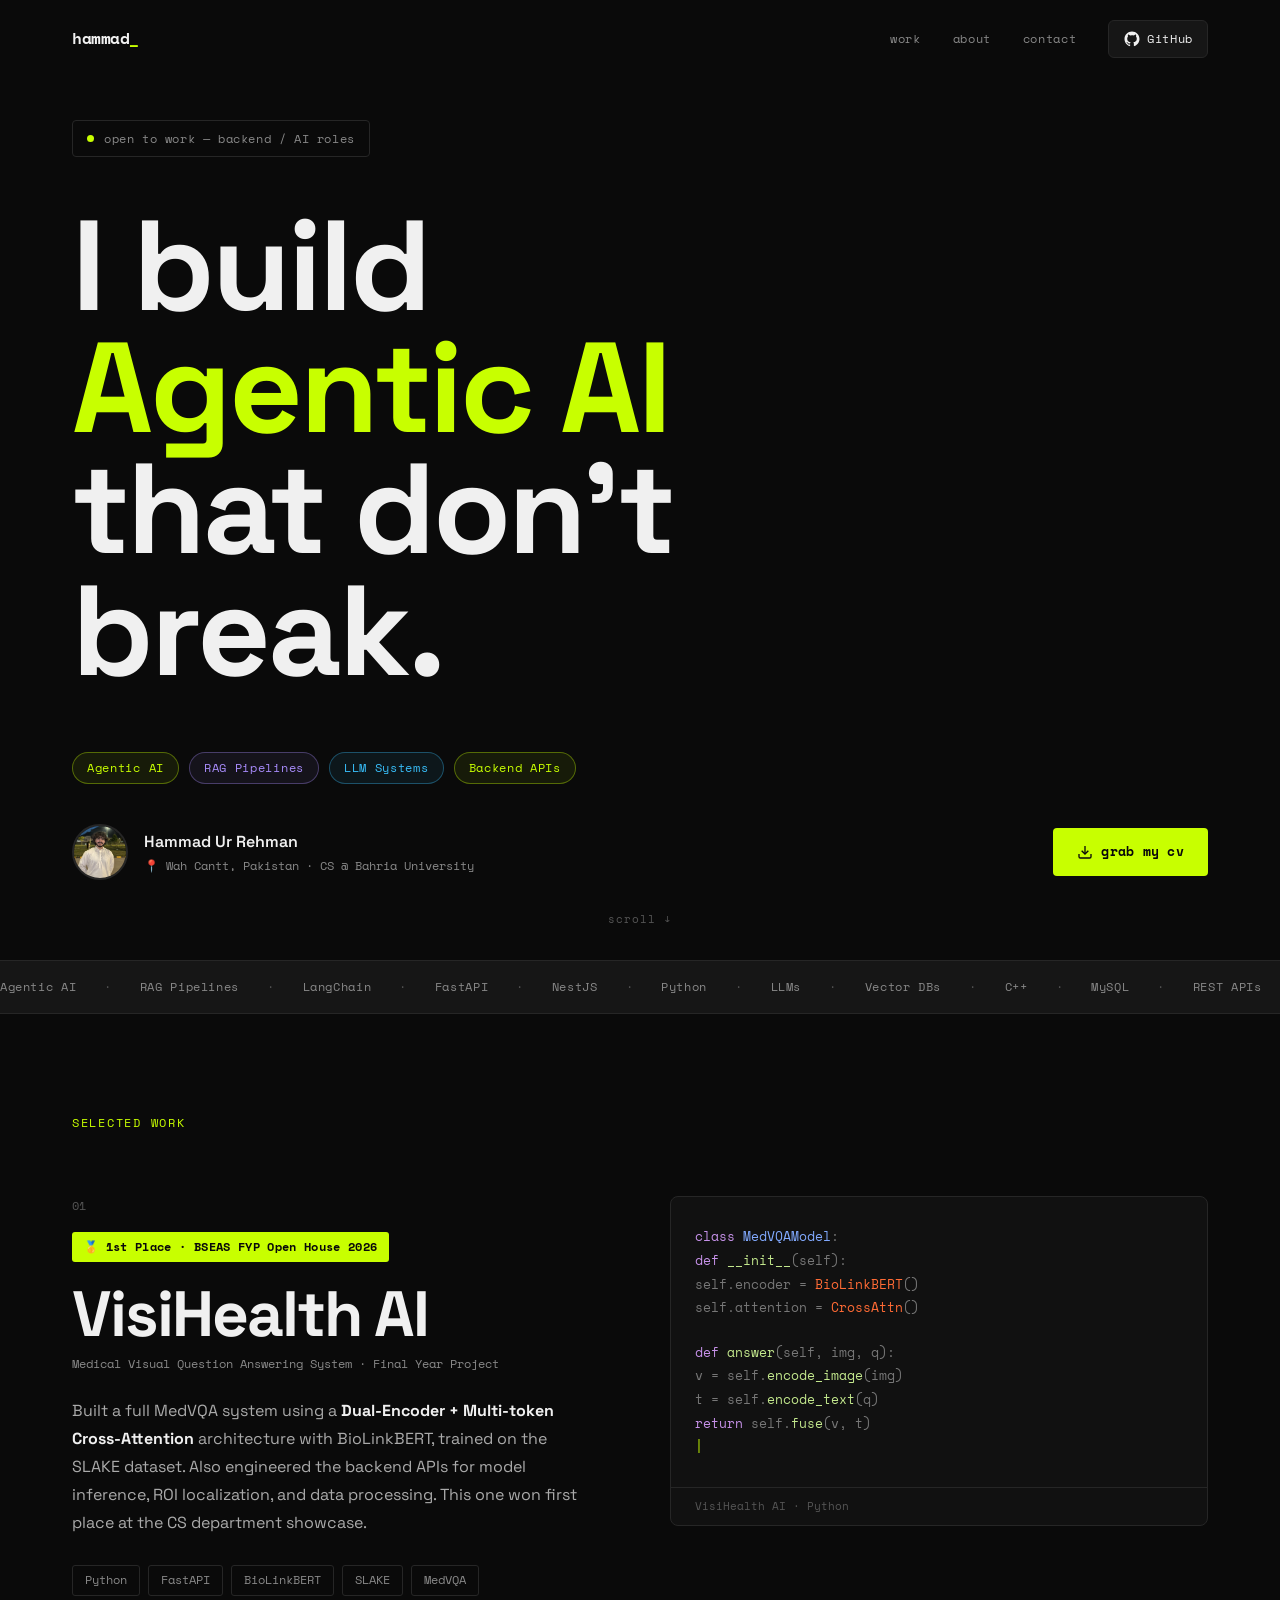
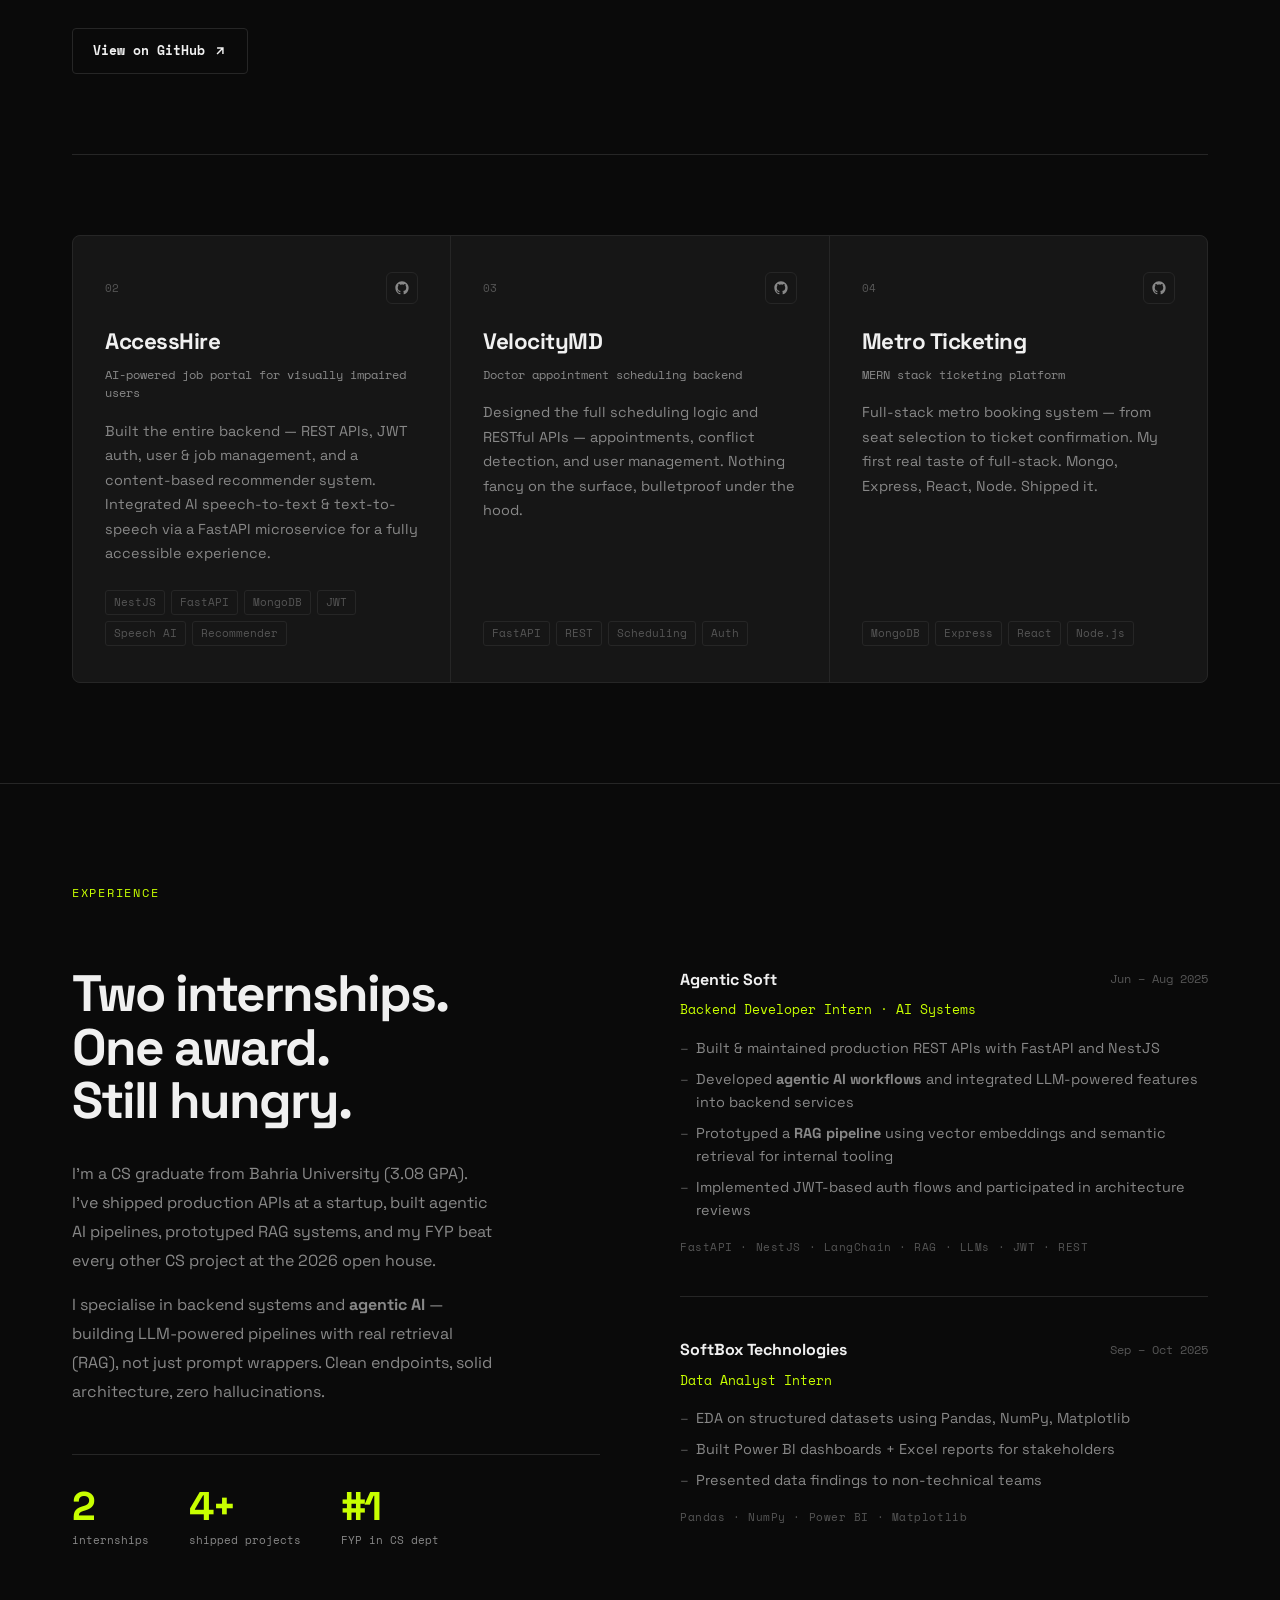
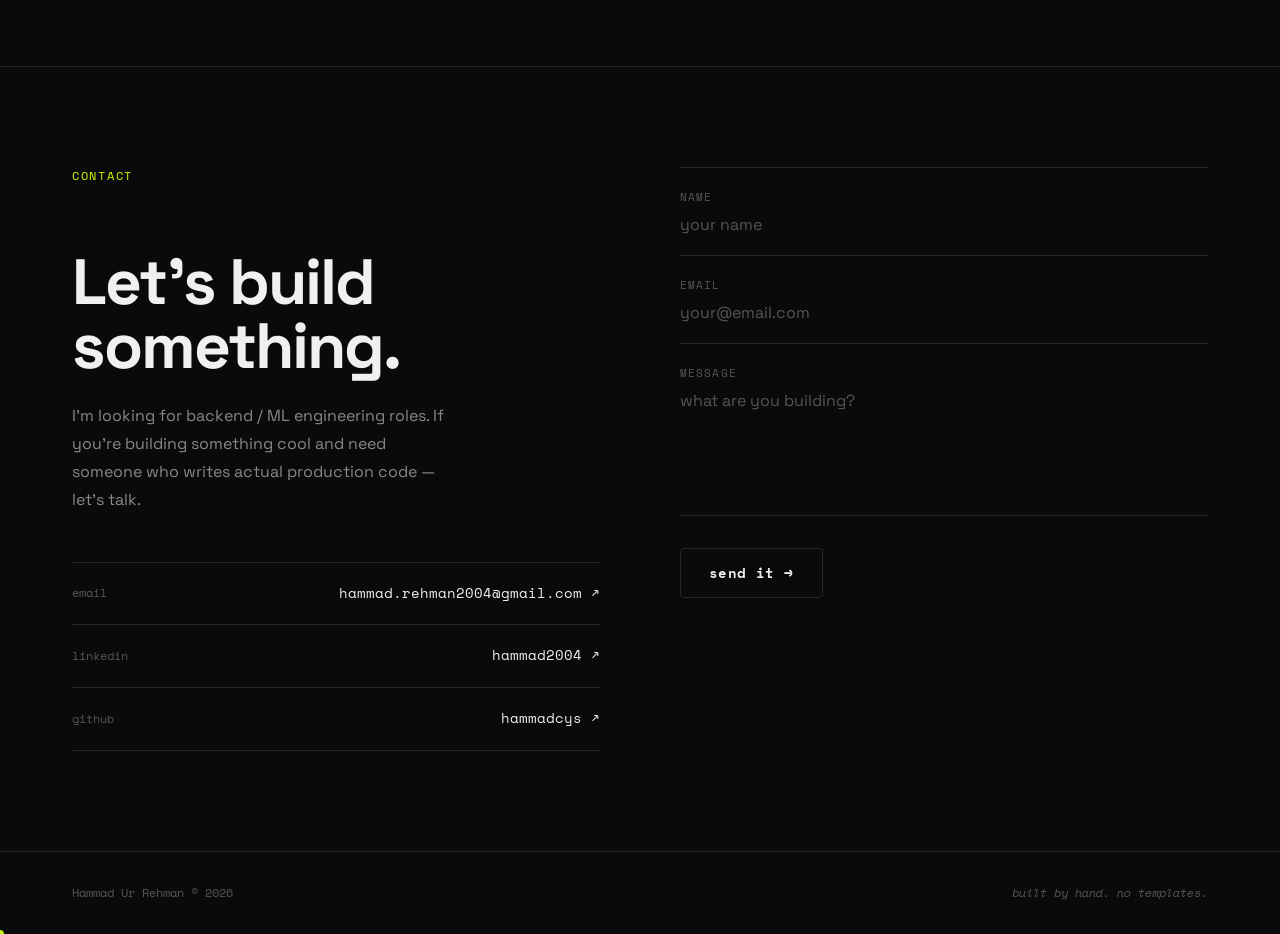
==== commit d55d95f2: "Fix CV download link to Hammad Resume.pdf" ====
--- a/index.html
+++ b/index.html
@@ -74,7 +74,7 @@
             <p class="hero-loc">📍 Wah Cantt, Pakistan · CS @ Bahria University</p>
           </div>
         </div>
-        <a href="Hammad.pdf" download class="dl-btn" id="dl-cv">
+        <a href="Hammad Resume.pdf" download class="dl-btn" id="dl-cv">
           <svg width="16" height="16" viewBox="0 0 24 24" fill="none" stroke="currentColor" stroke-width="2">
             <path d="M21 15v4a2 2 0 0 1-2 2H5a2 2 0 0 1-2-2v-4" />
             <polyline points="7 10 12 15 17 10" />
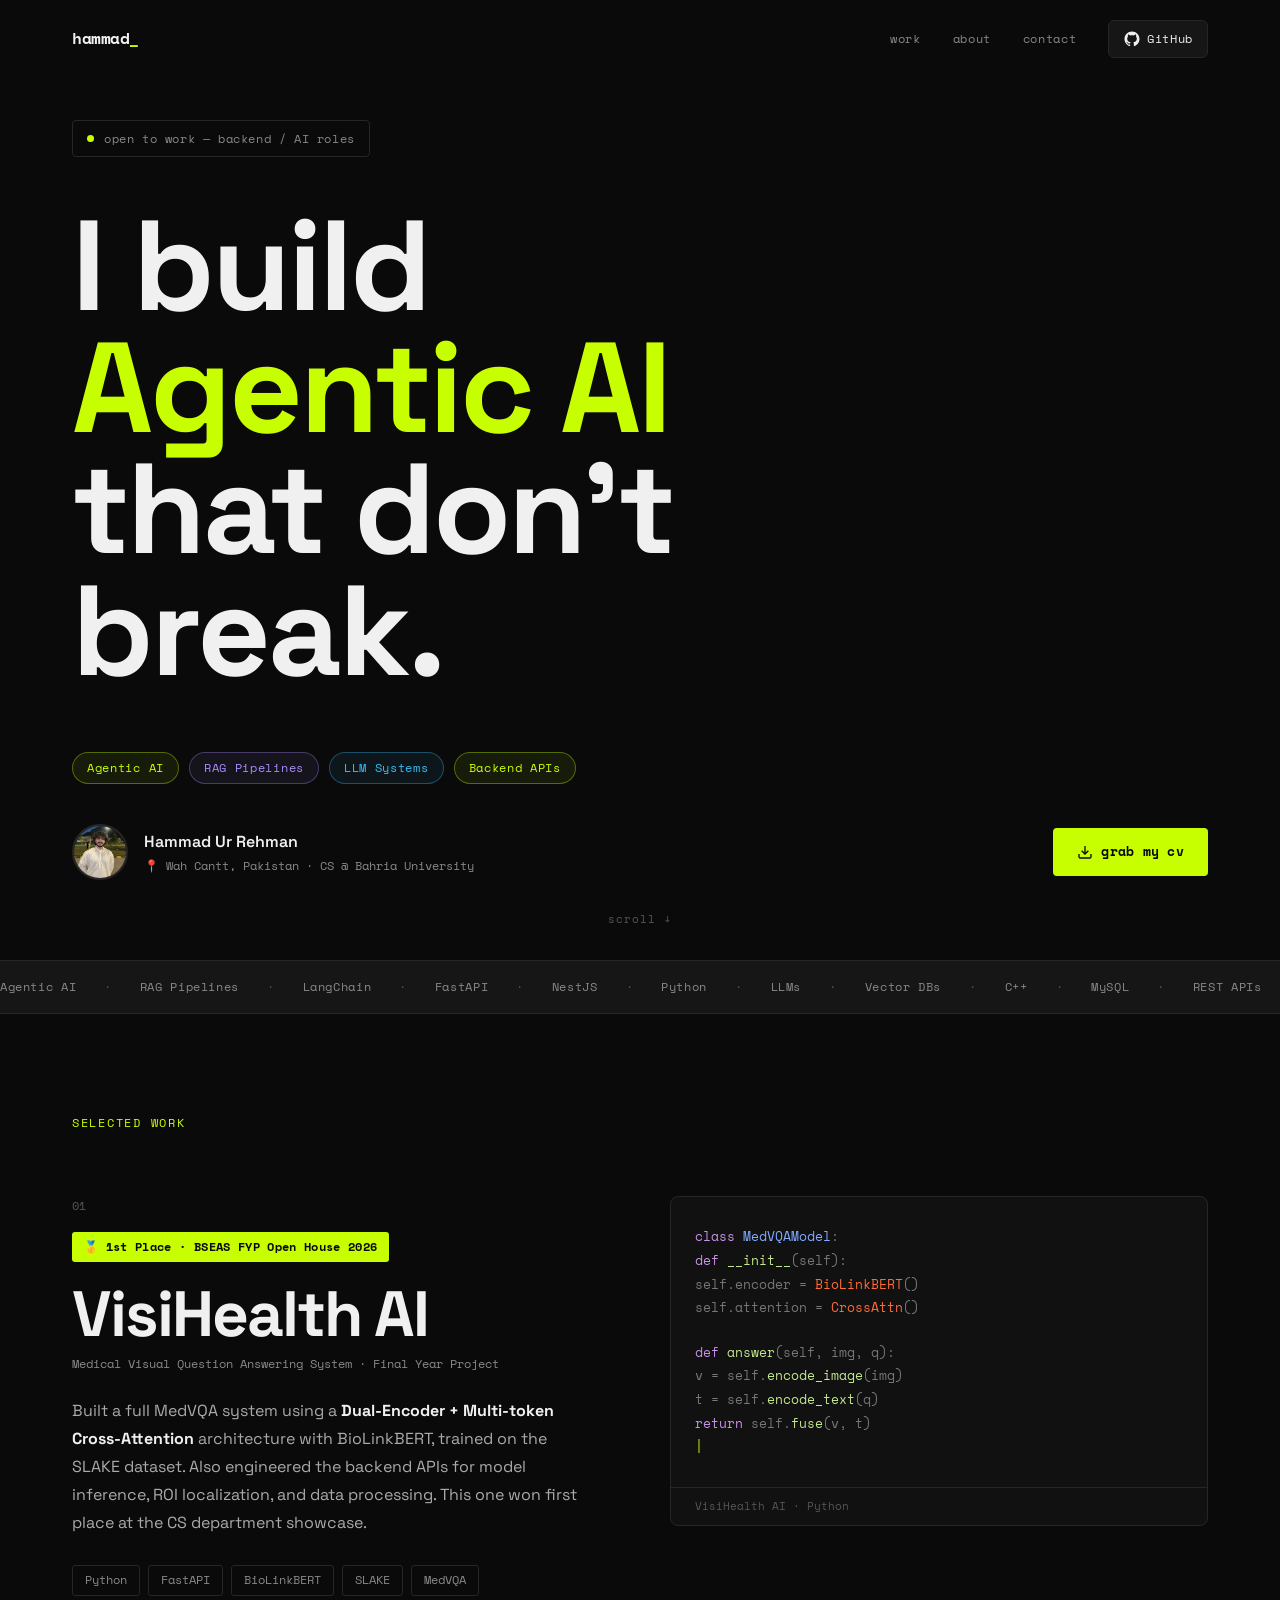
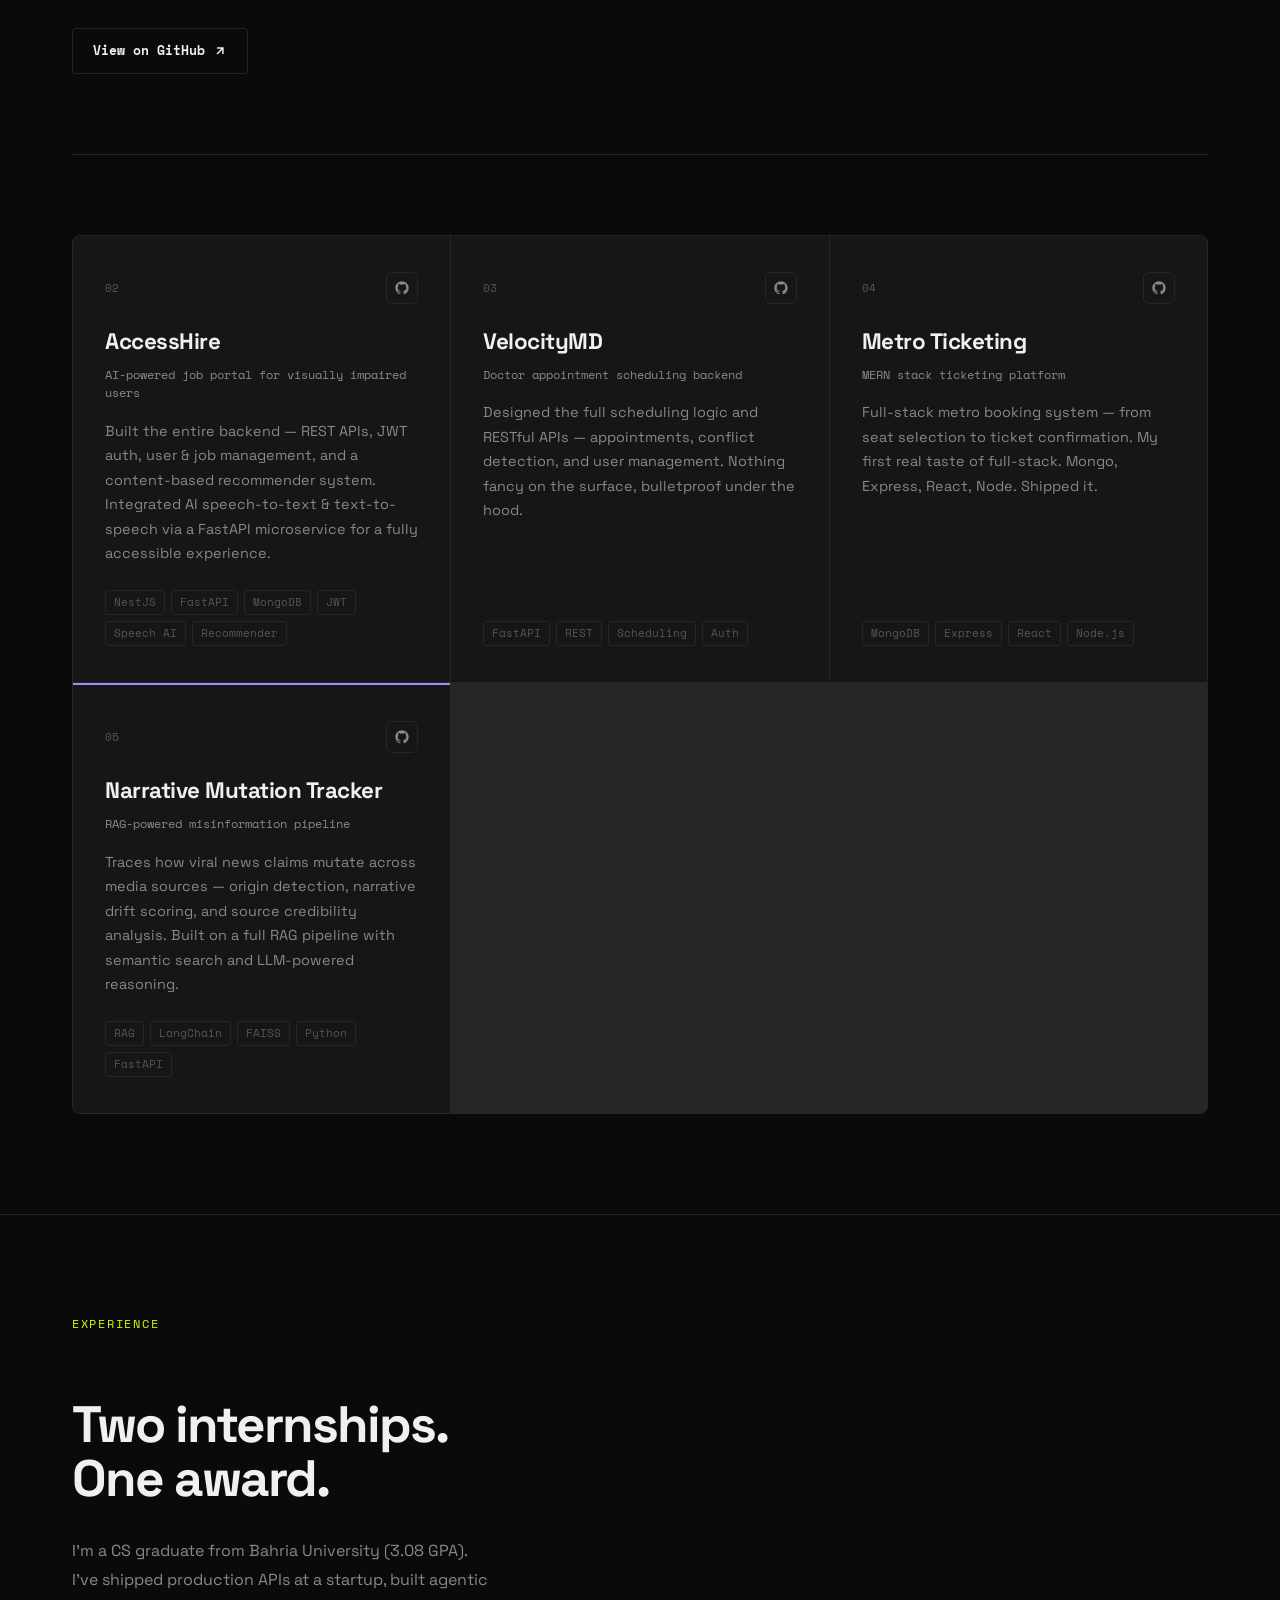
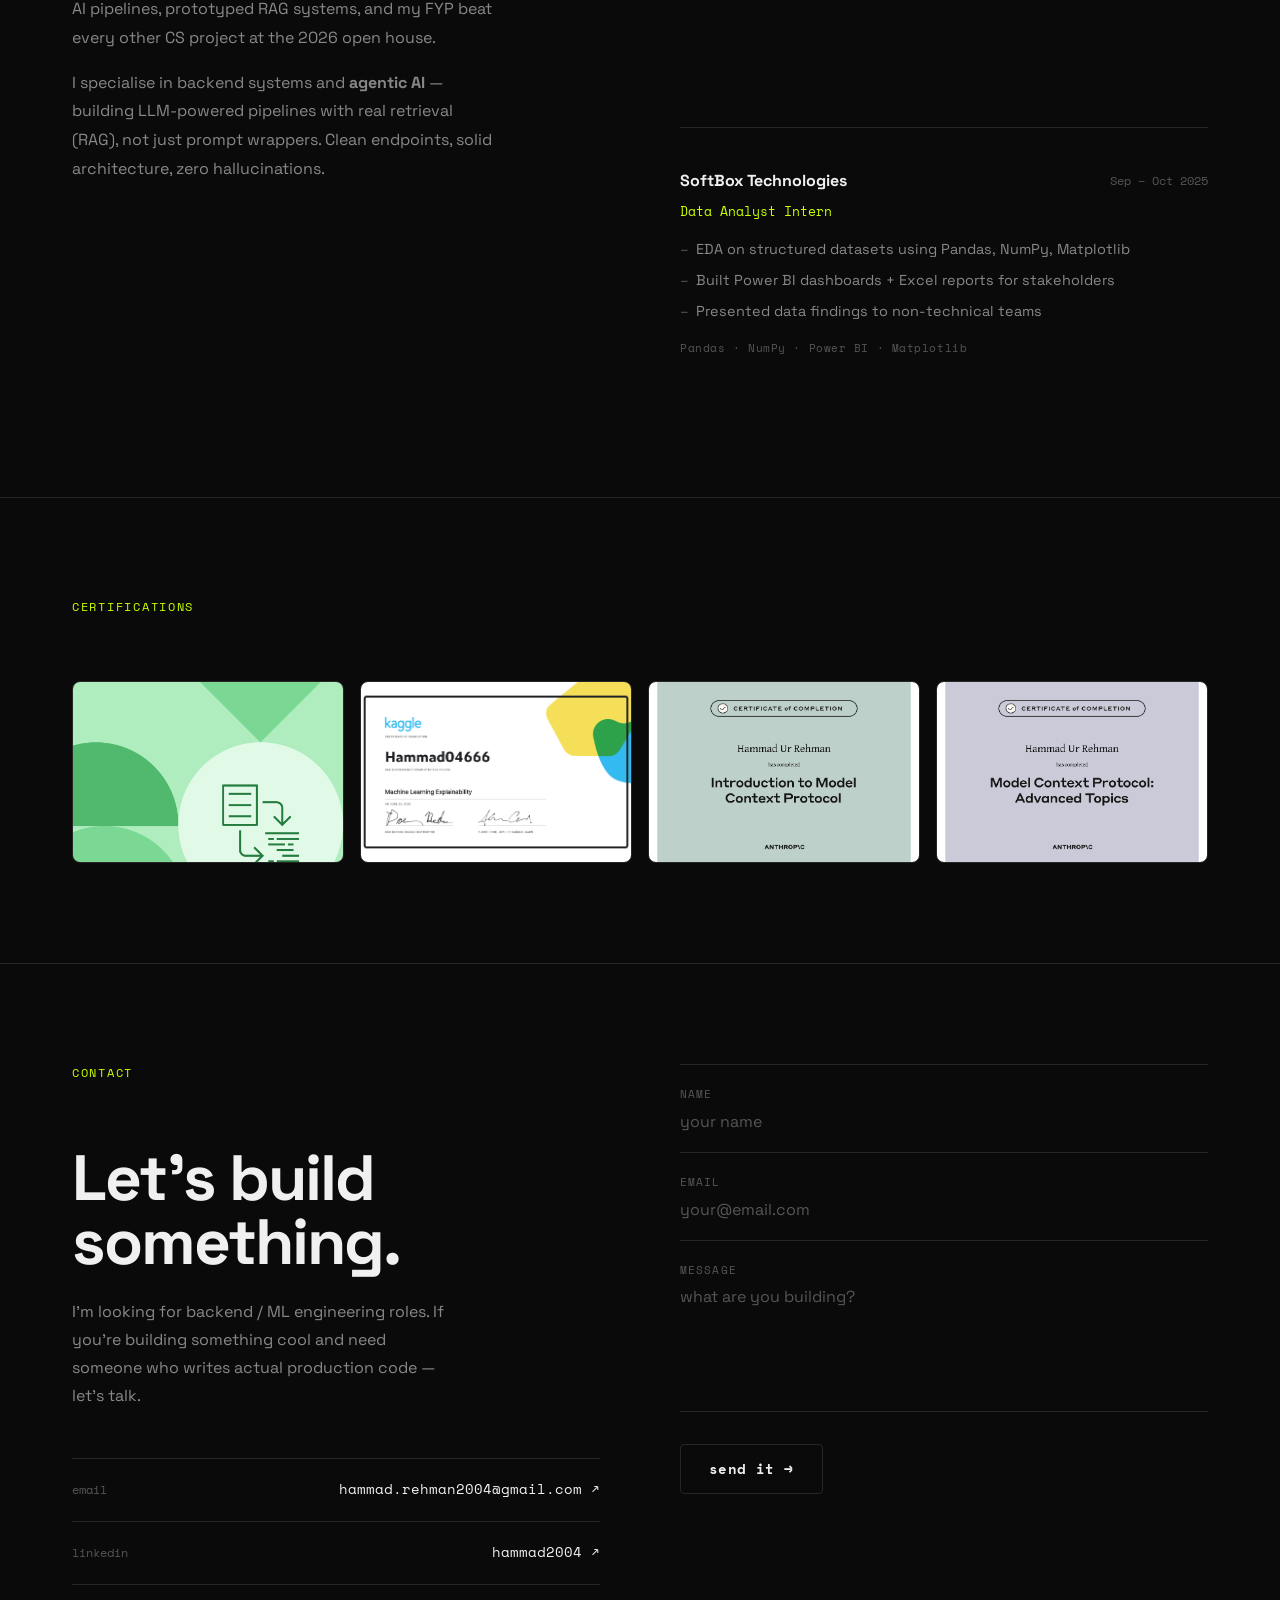
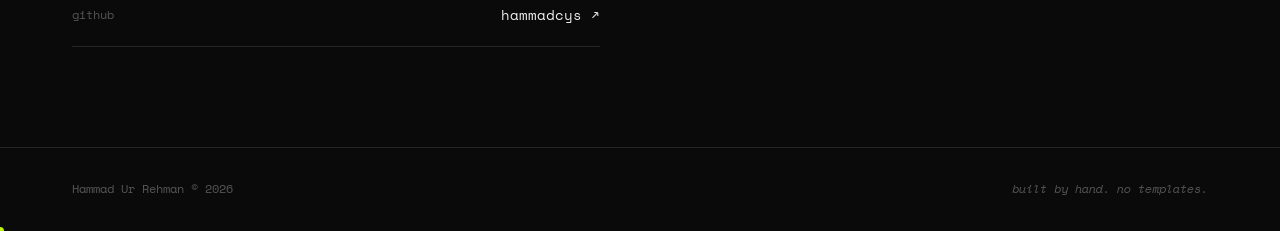
==== commit 24d0a2f5: "Add Narrative Mutation Tracker project, certifications section, remove 'Still hungry'" ====
--- a/index.html
+++ b/index.html
@@ -241,6 +241,24 @@
           </div>
         </article>
 
+        <!-- NARRATIVE MUTATION TRACKER -->
+        <article class="proj-card proj-card--ai" id="proj-narrative">
+          <div class="proj-card-head">
+            <span class="proj-num-sm">05</span>
+            <div class="proj-card-links">
+              <a href="https://github.com/hammadcys/narrative-mutation-tracker" target="_blank" rel="noopener" aria-label="GitHub" class="icon-link">
+                <svg width="16" height="16" viewBox="0 0 24 24" fill="currentColor"><path d="M12 2C6.477 2 2 6.477 2 12c0 4.42 2.865 8.17 6.839 9.49.5.092.682-.217.682-.482 0-.237-.008-.866-.013-1.7-2.782.604-3.369-1.34-3.369-1.34-.454-1.156-1.11-1.464-1.11-1.464-.908-.62.069-.608.069-.608 1.003.07 1.531 1.03 1.531 1.03.892 1.529 2.341 1.087 2.91.832.092-.647.35-1.088.636-1.338-2.22-.253-4.555-1.11-4.555-4.943 0-1.091.39-1.984 1.029-2.683-.103-.253-.446-1.27.098-2.647 0 0 .84-.269 2.75 1.025A9.578 9.578 0 0 1 12 6.836c.85.004 1.705.114 2.504.336 1.909-1.294 2.747-1.025 2.747-1.025.546 1.377.203 2.394.1 2.647.64.699 1.028 1.592 1.028 2.683 0 3.842-2.339 4.687-4.566 4.935.359.309.678.919.678 1.852 0 1.336-.012 2.415-.012 2.743 0 .267.18.578.688.48C19.138 20.167 22 16.418 22 12c0-5.523-4.477-10-10-10z" /></svg>
+              </a>
+            </div>
+          </div>
+          <h3 class="proj-card-title">Narrative Mutation Tracker</h3>
+          <p class="proj-card-sub">RAG-powered misinformation pipeline</p>
+          <p class="proj-card-desc">Traces how viral news claims mutate across media sources — origin detection, narrative drift scoring, and source credibility analysis. Built on a full RAG pipeline with semantic search and LLM-powered reasoning.</p>
+          <div class="proj-tech-sm">
+            <span>RAG</span><span>LangChain</span><span>FAISS</span><span>Python</span><span>FastAPI</span>
+          </div>
+        </article>
+
       </div>
     </div>
   </section>
@@ -252,7 +270,7 @@
 
       <div class="exp-grid">
         <div class="exp-left">
-          <h2 class="exp-h2">Two internships.<br />One award.<br />Still hungry.</h2>
+          <h2 class="exp-h2">Two internships.<br />One award.</h2>
           <p class="exp-bio">
             I'm a CS graduate from Bahria University (3.08 GPA). I've shipped production APIs at a startup, built agentic AI pipelines, prototyped RAG systems, and my FYP beat every other CS project at the 2026 open house.
           </p>
@@ -309,6 +327,27 @@
         </div>
       </div>
 
+    </div>
+  </section>
+
+  <!-- CERTIFICATIONS -->
+  <section id="certs">
+    <div class="section-inner">
+      <div class="section-eyebrow">certifications</div>
+      <div class="certs-grid">
+        <div class="cert-card">
+          <img src="Digital Sticker_Foundations in Generative AI.png" alt="Foundations in Generative AI" class="cert-img" loading="lazy" />
+        </div>
+        <div class="cert-card">
+          <img src="Hammad04666 - Machine Learning Explainability.png" alt="Machine Learning Explainability" class="cert-img" loading="lazy" />
+        </div>
+        <div class="cert-card">
+          <img src="certificate-pxaq7kazc7ng-1782493760.jpg" alt="Certificate" class="cert-img" loading="lazy" />
+        </div>
+        <div class="cert-card">
+          <img src="certificate-4qr2baszx9oy-1782494336.jpg" alt="Certificate" class="cert-img" loading="lazy" />
+        </div>
+      </div>
     </div>
   </section>
 
--- a/style.css
+++ b/style.css
@@ -407,7 +407,39 @@
 }
 .exp-divider { height: 1px; background: var(--border); margin: 0 0 40px; }
 
+/* ── CERTIFICATIONS ── */
+#certs { border-bottom: 1px solid var(--border); }
+.certs-grid {
+  display: grid;
+  grid-template-columns: repeat(4, 1fr);
+  gap: 16px;
+}
+.cert-card {
+  background: var(--surface);
+  border: 1px solid var(--border);
+  border-radius: 8px;
+  overflow: hidden;
+  transition: border-color 0.25s, transform 0.25s;
+}
+.cert-card:hover {
+  border-color: var(--accent);
+  transform: translateY(-4px);
+}
+.cert-img {
+  width: 100%;
+  height: 180px;
+  object-fit: cover;
+  display: block;
+  filter: grayscale(15%);
+  transition: filter 0.25s;
+}
+.cert-card:hover .cert-img { filter: grayscale(0%); }
+
+@media (max-width: 900px) { .certs-grid { grid-template-columns: repeat(2, 1fr); } }
+@media (max-width: 500px) { .certs-grid { grid-template-columns: 1fr; } }
+
 /* ── CONTACT ── */
+
 #contact { }
 .contact-inner {
   display: grid; grid-template-columns: 1fr 1fr;
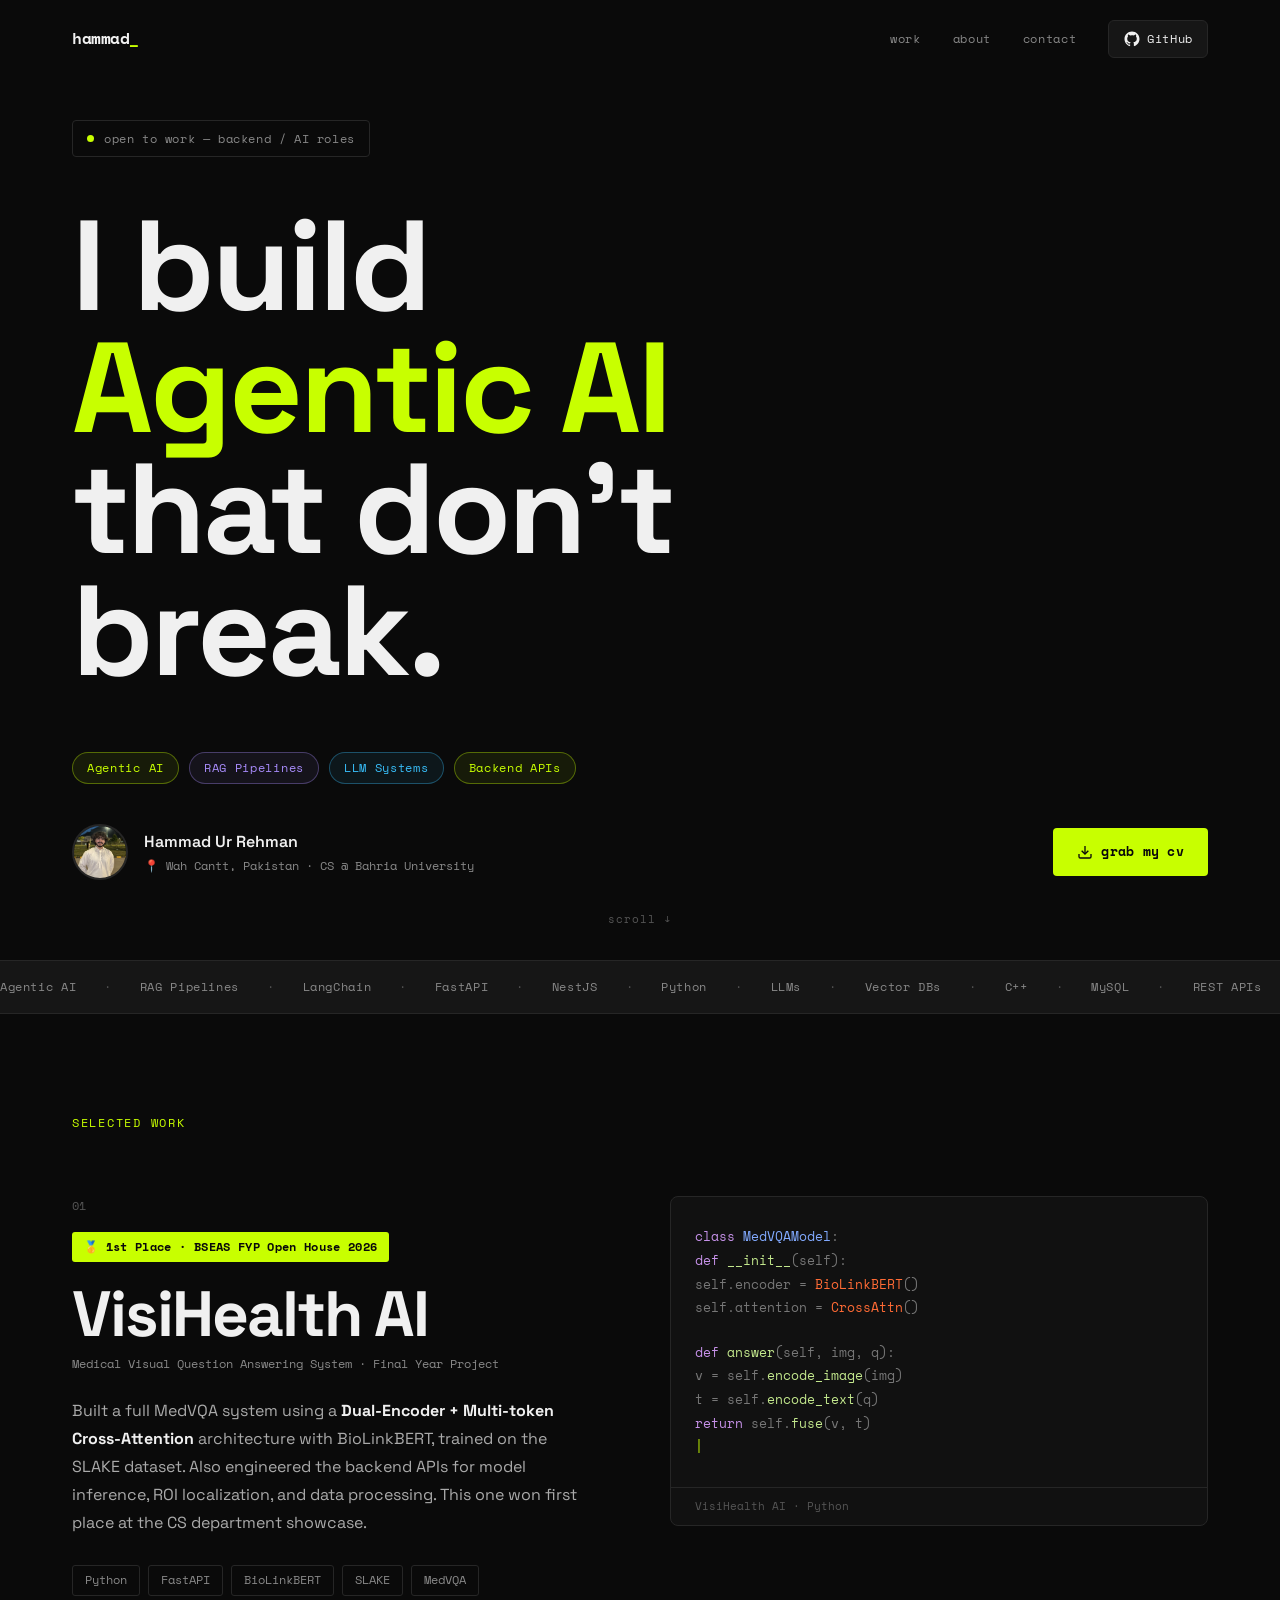
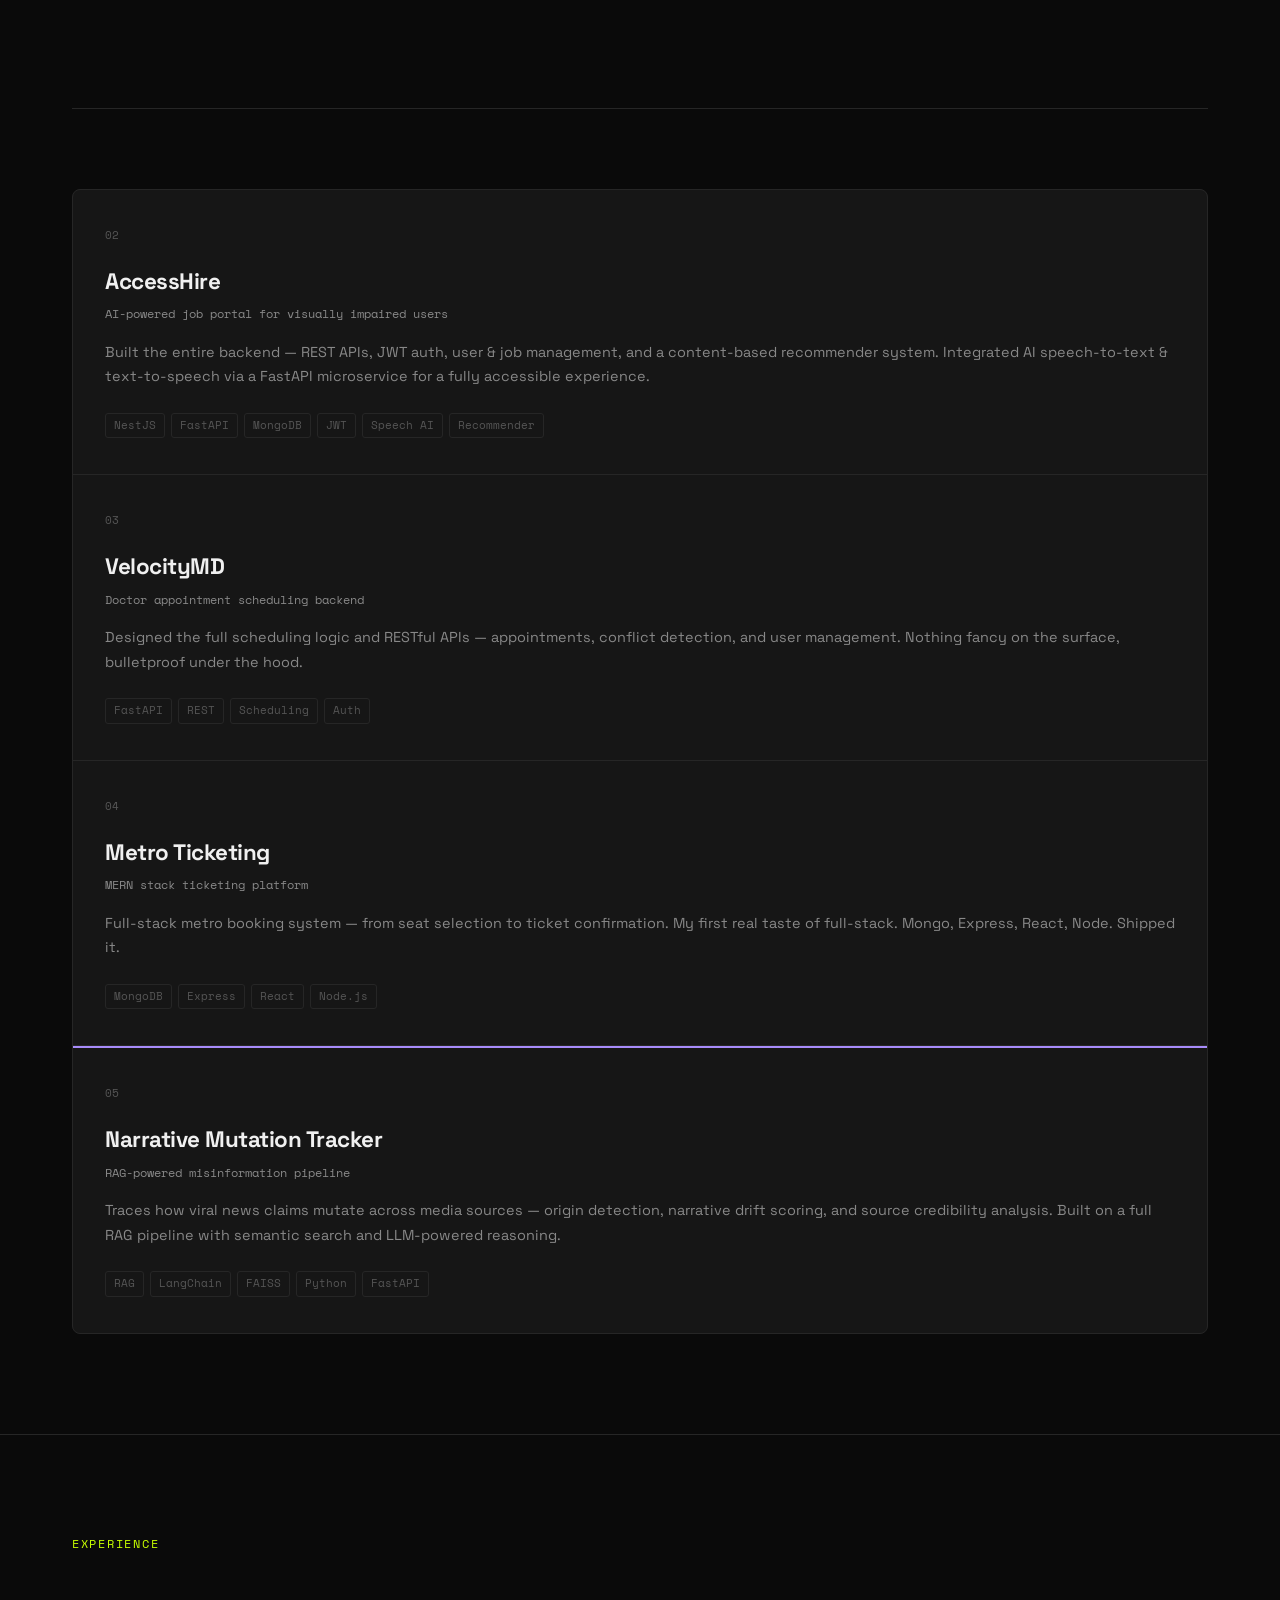
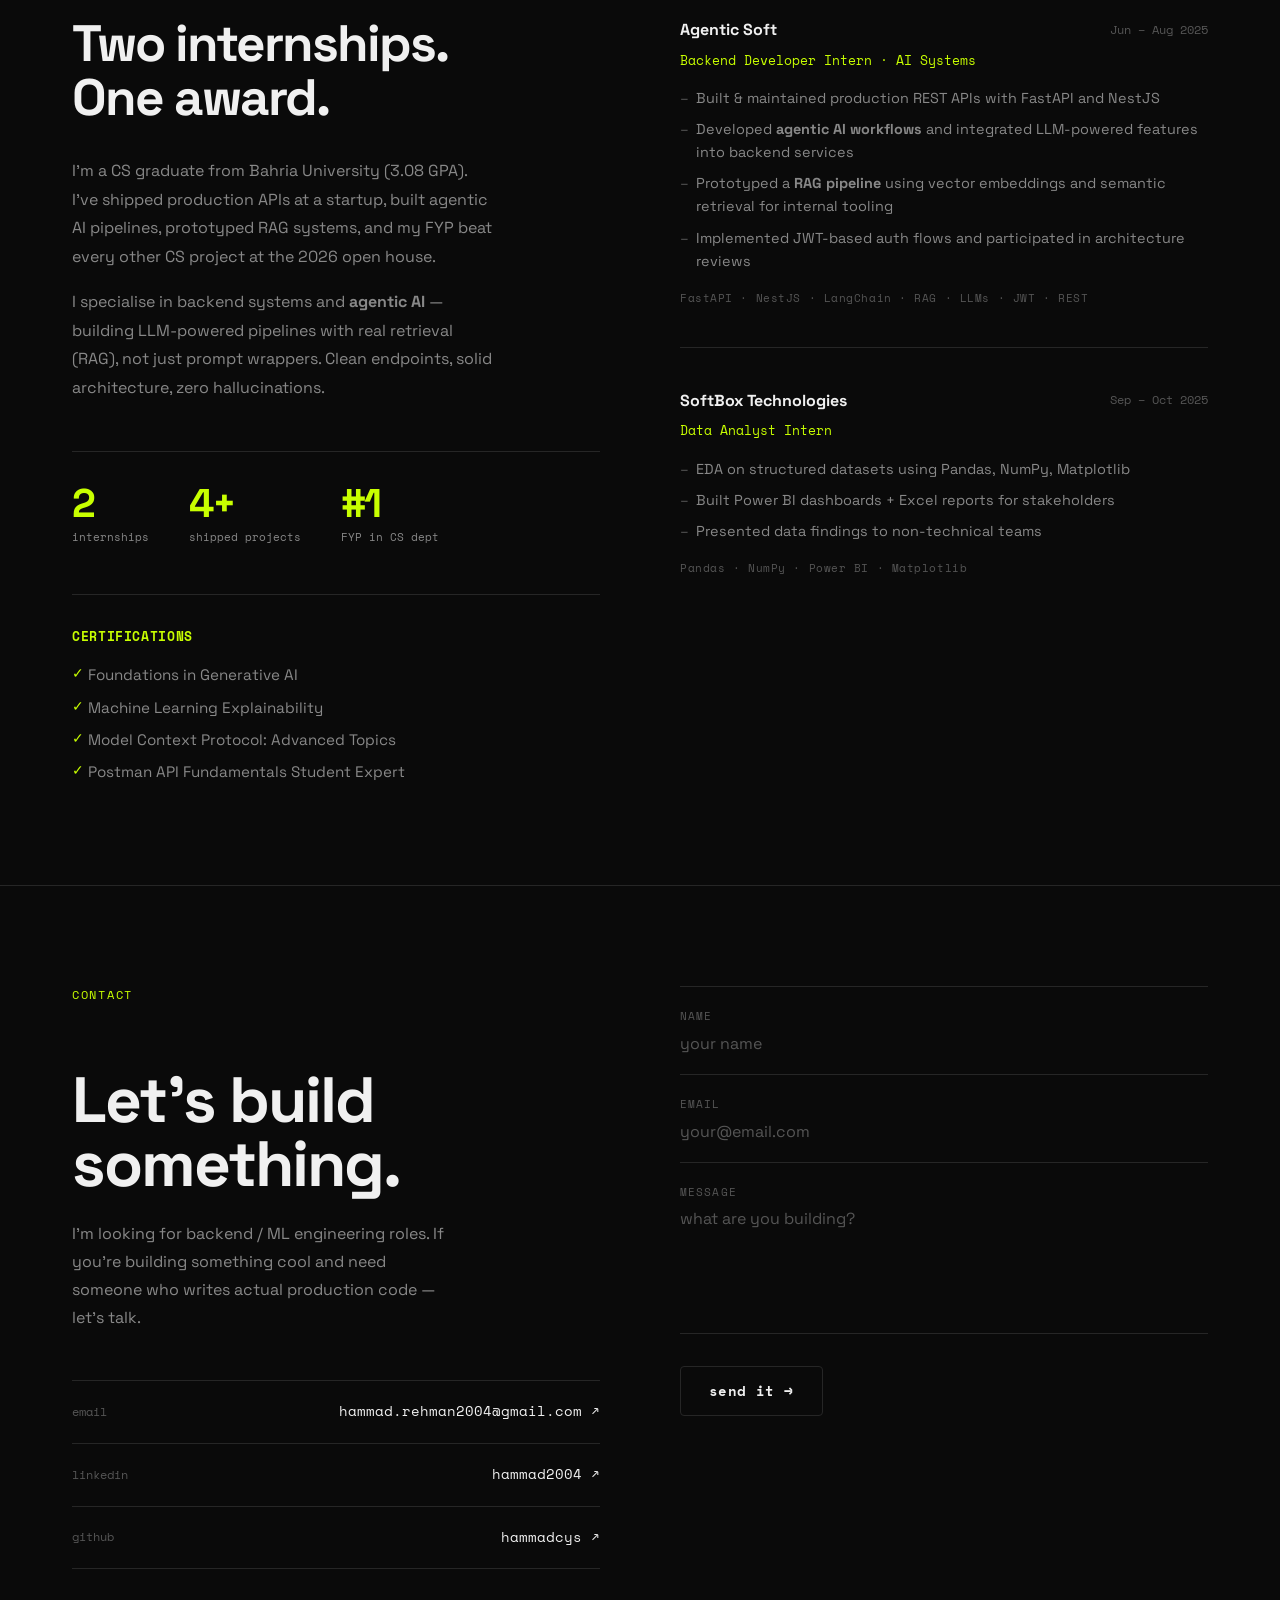
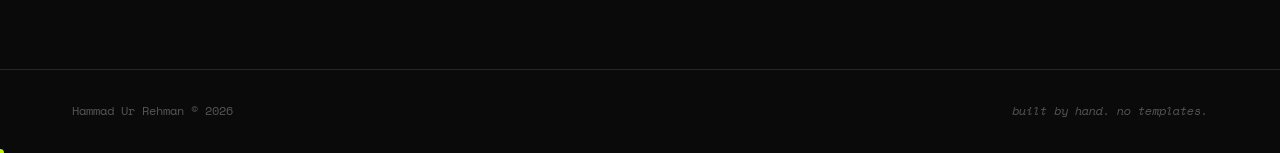
==== commit 304d7245: "List certifications under experience, remove certs images, format projects as list, remove github li" ====
--- a/index.html
+++ b/index.html
@@ -149,13 +149,6 @@
           <div class="proj-tech">
             <span>Python</span><span>FastAPI</span><span>BioLinkBERT</span><span>SLAKE</span><span>MedVQA</span>
           </div>
-          <a href="https://github.com/hammadcys/VisiHealth-FYP" target="_blank" rel="noopener" class="proj-link-btn"
-            id="visihealth-gh">
-            View on GitHub
-            <svg width="14" height="14" viewBox="0 0 24 24" fill="none" stroke="currentColor" stroke-width="2.5">
-              <path d="M7 17L17 7M7 7h10v10" />
-            </svg>
-          </a>
         </div>
         <div class="proj-featured-right">
           <div class="proj-visual" id="vis-visihealth">
@@ -182,14 +175,6 @@
         <article class="proj-card" id="proj-accesshire">
           <div class="proj-card-head">
             <span class="proj-num-sm">02</span>
-            <div class="proj-card-links">
-              <a href="#" aria-label="GitHub" class="icon-link">
-                <svg width="16" height="16" viewBox="0 0 24 24" fill="currentColor">
-                  <path
-                    d="M12 2C6.477 2 2 6.477 2 12c0 4.42 2.865 8.17 6.839 9.49.5.092.682-.217.682-.482 0-.237-.008-.866-.013-1.7-2.782.604-3.369-1.34-3.369-1.34-.454-1.156-1.11-1.464-1.11-1.464-.908-.62.069-.608.069-.608 1.003.07 1.531 1.03 1.531 1.03.892 1.529 2.341 1.087 2.91.832.092-.647.35-1.088.636-1.338-2.22-.253-4.555-1.11-4.555-4.943 0-1.091.39-1.984 1.029-2.683-.103-.253-.446-1.27.098-2.647 0 0 .84-.269 2.75 1.025A9.578 9.578 0 0 1 12 6.836c.85.004 1.705.114 2.504.336 1.909-1.294 2.747-1.025 2.747-1.025.546 1.377.203 2.394.1 2.647.64.699 1.028 1.592 1.028 2.683 0 3.842-2.339 4.687-4.566 4.935.359.309.678.919.678 1.852 0 1.336-.012 2.415-.012 2.743 0 .267.18.578.688.48C19.138 20.167 22 16.418 22 12c0-5.523-4.477-10-10-10z" />
-                </svg>
-              </a>
-            </div>
           </div>
           <h3 class="proj-card-title">AccessHire</h3>
           <p class="proj-card-sub">AI-powered job portal for visually impaired users</p>
@@ -202,14 +187,6 @@
         <article class="proj-card" id="proj-velocitymd">
           <div class="proj-card-head">
             <span class="proj-num-sm">03</span>
-            <div class="proj-card-links">
-              <a href="#" aria-label="GitHub" class="icon-link">
-                <svg width="16" height="16" viewBox="0 0 24 24" fill="currentColor">
-                  <path
-                    d="M12 2C6.477 2 2 6.477 2 12c0 4.42 2.865 8.17 6.839 9.49.5.092.682-.217.682-.482 0-.237-.008-.866-.013-1.7-2.782.604-3.369-1.34-3.369-1.34-.454-1.156-1.11-1.464-1.11-1.464-.908-.62.069-.608.069-.608 1.003.07 1.531 1.03 1.531 1.03.892 1.529 2.341 1.087 2.91.832.092-.647.35-1.088.636-1.338-2.22-.253-4.555-1.11-4.555-4.943 0-1.091.39-1.984 1.029-2.683-.103-.253-.446-1.27.098-2.647 0 0 .84-.269 2.75 1.025A9.578 9.578 0 0 1 12 6.836c.85.004 1.705.114 2.504.336 1.909-1.294 2.747-1.025 2.747-1.025.546 1.377.203 2.394.1 2.647.64.699 1.028 1.592 1.028 2.683 0 3.842-2.339 4.687-4.566 4.935.359.309.678.919.678 1.852 0 1.336-.012 2.415-.012 2.743 0 .267.18.578.688.48C19.138 20.167 22 16.418 22 12c0-5.523-4.477-10-10-10z" />
-                </svg>
-              </a>
-            </div>
           </div>
           <h3 class="proj-card-title">VelocityMD</h3>
           <p class="proj-card-sub">Doctor appointment scheduling backend</p>
@@ -223,14 +200,6 @@
         <article class="proj-card" id="proj-metro">
           <div class="proj-card-head">
             <span class="proj-num-sm">04</span>
-            <div class="proj-card-links">
-              <a href="#" aria-label="GitHub" class="icon-link">
-                <svg width="16" height="16" viewBox="0 0 24 24" fill="currentColor">
-                  <path
-                    d="M12 2C6.477 2 2 6.477 2 12c0 4.42 2.865 8.17 6.839 9.49.5.092.682-.217.682-.482 0-.237-.008-.866-.013-1.7-2.782.604-3.369-1.34-3.369-1.34-.454-1.156-1.11-1.464-1.11-1.464-.908-.62.069-.608.069-.608 1.003.07 1.531 1.03 1.531 1.03.892 1.529 2.341 1.087 2.91.832.092-.647.35-1.088.636-1.338-2.22-.253-4.555-1.11-4.555-4.943 0-1.091.39-1.984 1.029-2.683-.103-.253-.446-1.27.098-2.647 0 0 .84-.269 2.75 1.025A9.578 9.578 0 0 1 12 6.836c.85.004 1.705.114 2.504.336 1.909-1.294 2.747-1.025 2.747-1.025.546 1.377.203 2.394.1 2.647.64.699 1.028 1.592 1.028 2.683 0 3.842-2.339 4.687-4.566 4.935.359.309.678.919.678 1.852 0 1.336-.012 2.415-.012 2.743 0 .267.18.578.688.48C19.138 20.167 22 16.418 22 12c0-5.523-4.477-10-10-10z" />
-                </svg>
-              </a>
-            </div>
           </div>
           <h3 class="proj-card-title">Metro Ticketing</h3>
           <p class="proj-card-sub">MERN stack ticketing platform</p>
@@ -245,11 +214,6 @@
         <article class="proj-card proj-card--ai" id="proj-narrative">
           <div class="proj-card-head">
             <span class="proj-num-sm">05</span>
-            <div class="proj-card-links">
-              <a href="https://github.com/hammadcys/narrative-mutation-tracker" target="_blank" rel="noopener" aria-label="GitHub" class="icon-link">
-                <svg width="16" height="16" viewBox="0 0 24 24" fill="currentColor"><path d="M12 2C6.477 2 2 6.477 2 12c0 4.42 2.865 8.17 6.839 9.49.5.092.682-.217.682-.482 0-.237-.008-.866-.013-1.7-2.782.604-3.369-1.34-3.369-1.34-.454-1.156-1.11-1.464-1.11-1.464-.908-.62.069-.608.069-.608 1.003.07 1.531 1.03 1.531 1.03.892 1.529 2.341 1.087 2.91.832.092-.647.35-1.088.636-1.338-2.22-.253-4.555-1.11-4.555-4.943 0-1.091.39-1.984 1.029-2.683-.103-.253-.446-1.27.098-2.647 0 0 .84-.269 2.75 1.025A9.578 9.578 0 0 1 12 6.836c.85.004 1.705.114 2.504.336 1.909-1.294 2.747-1.025 2.747-1.025.546 1.377.203 2.394.1 2.647.64.699 1.028 1.592 1.028 2.683 0 3.842-2.339 4.687-4.566 4.935.359.309.678.919.678 1.852 0 1.336-.012 2.415-.012 2.743 0 .267.18.578.688.48C19.138 20.167 22 16.418 22 12c0-5.523-4.477-10-10-10z" /></svg>
-              </a>
-            </div>
           </div>
           <h3 class="proj-card-title">Narrative Mutation Tracker</h3>
           <p class="proj-card-sub">RAG-powered misinformation pipeline</p>
@@ -291,6 +255,16 @@
               <span class="exp-small">FYP in CS dept</span>
             </div>
           </div>
+          
+          <div class="cert-text-list">
+            <h3 class="cert-text-h3">Certifications</h3>
+            <ul class="cert-bullets">
+              <li>Foundations in Generative AI</li>
+              <li>Machine Learning Explainability</li>
+              <li>Model Context Protocol: Advanced Topics</li>
+              <li>Postman API Fundamentals Student Expert</li>
+            </ul>
+          </div>
         </div>
 
         <div class="exp-right">
@@ -327,27 +301,6 @@
         </div>
       </div>
 
-    </div>
-  </section>
-
-  <!-- CERTIFICATIONS -->
-  <section id="certs">
-    <div class="section-inner">
-      <div class="section-eyebrow">certifications</div>
-      <div class="certs-grid">
-        <div class="cert-card">
-          <img src="Digital Sticker_Foundations in Generative AI.png" alt="Foundations in Generative AI" class="cert-img" loading="lazy" />
-        </div>
-        <div class="cert-card">
-          <img src="Hammad04666 - Machine Learning Explainability.png" alt="Machine Learning Explainability" class="cert-img" loading="lazy" />
-        </div>
-        <div class="cert-card">
-          <img src="certificate-pxaq7kazc7ng-1782493760.jpg" alt="Certificate" class="cert-img" loading="lazy" />
-        </div>
-        <div class="cert-card">
-          <img src="certificate-4qr2baszx9oy-1782494336.jpg" alt="Certificate" class="cert-img" loading="lazy" />
-        </div>
-      </div>
     </div>
   </section>
 
--- a/style.css
+++ b/style.css
@@ -317,9 +317,9 @@
   padding: 10px 24px;
 }
 
-/* ── PROJECT GRID ── */
+/* ── PROJECT GRID / LIST ── */
 .proj-grid {
-  display: grid; grid-template-columns: repeat(3, 1fr);
+  display: flex; flex-direction: column;
   gap: 1px; background: var(--border);
   border: 1px solid var(--border); border-radius: 8px; overflow: hidden;
 }
@@ -407,36 +407,29 @@
 }
 .exp-divider { height: 1px; background: var(--border); margin: 0 0 40px; }
 
-/* ── CERTIFICATIONS ── */
-#certs { border-bottom: 1px solid var(--border); }
-.certs-grid {
-  display: grid;
-  grid-template-columns: repeat(4, 1fr);
-  gap: 16px;
-}
-.cert-card {
-  background: var(--surface);
-  border: 1px solid var(--border);
-  border-radius: 8px;
-  overflow: hidden;
-  transition: border-color 0.25s, transform 0.25s;
-}
-.cert-card:hover {
-  border-color: var(--accent);
-  transform: translateY(-4px);
-}
-.cert-img {
-  width: 100%;
-  height: 180px;
-  object-fit: cover;
-  display: block;
-  filter: grayscale(15%);
-  transition: filter 0.25s;
-}
-.cert-card:hover .cert-img { filter: grayscale(0%); }
-
-@media (max-width: 900px) { .certs-grid { grid-template-columns: repeat(2, 1fr); } }
-@media (max-width: 500px) { .certs-grid { grid-template-columns: 1fr; } }
+/* ── CERTIFICATIONS (TEXT LIST) ── */
+.cert-text-list {
+  margin-top: 48px;
+  padding-top: 32px;
+  border-top: 1px solid var(--border);
+}
+.cert-text-h3 {
+  font-family: var(--mono);
+  font-size: 0.8rem;
+  color: var(--accent);
+  margin-bottom: 16px;
+  letter-spacing: 0.05em;
+  text-transform: uppercase;
+}
+.cert-bullets {
+  list-style: none; display: flex; flex-direction: column; gap: 8px;
+}
+.cert-bullets li {
+  font-size: 0.95rem; color: var(--muted); padding-left: 16px; position: relative;
+}
+.cert-bullets li::before {
+  content: '✓'; position: absolute; left: 0; color: var(--accent); font-size: 0.85rem;
+}
 
 /* ── CONTACT ── */
 
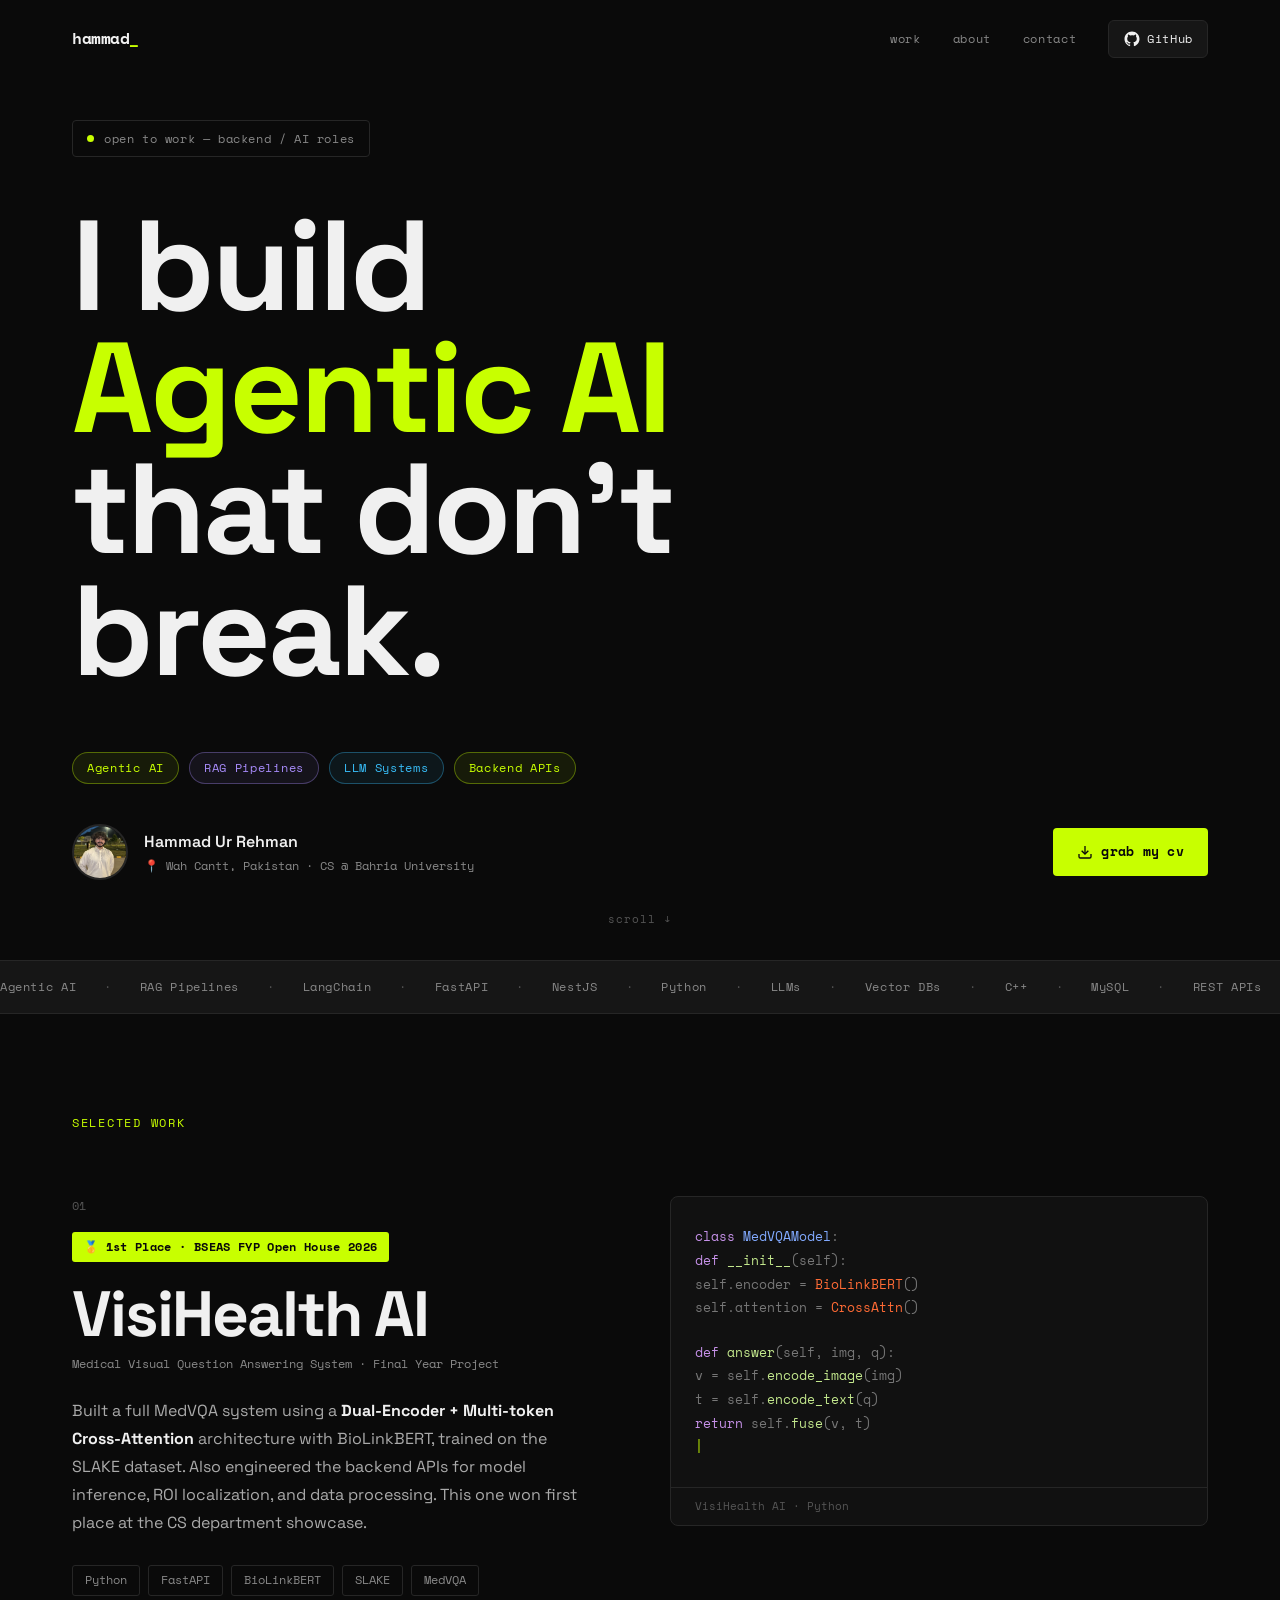
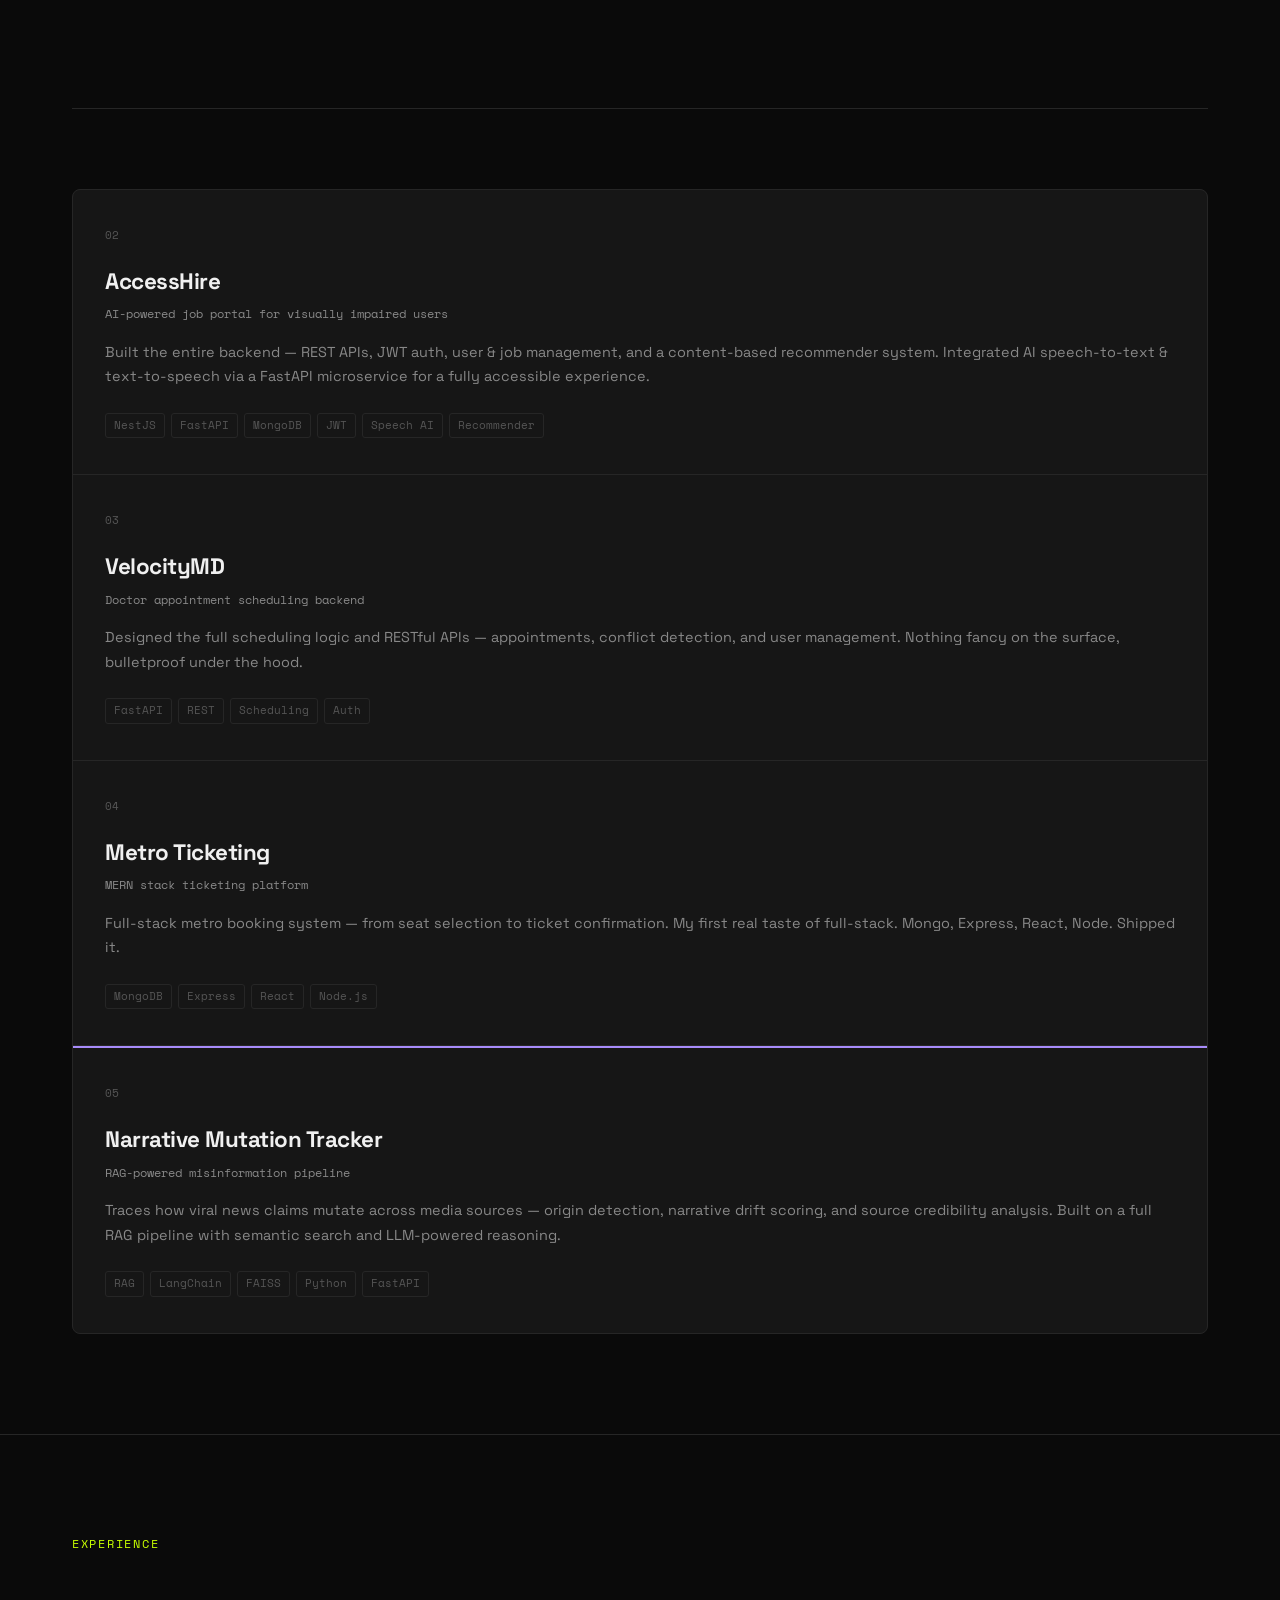
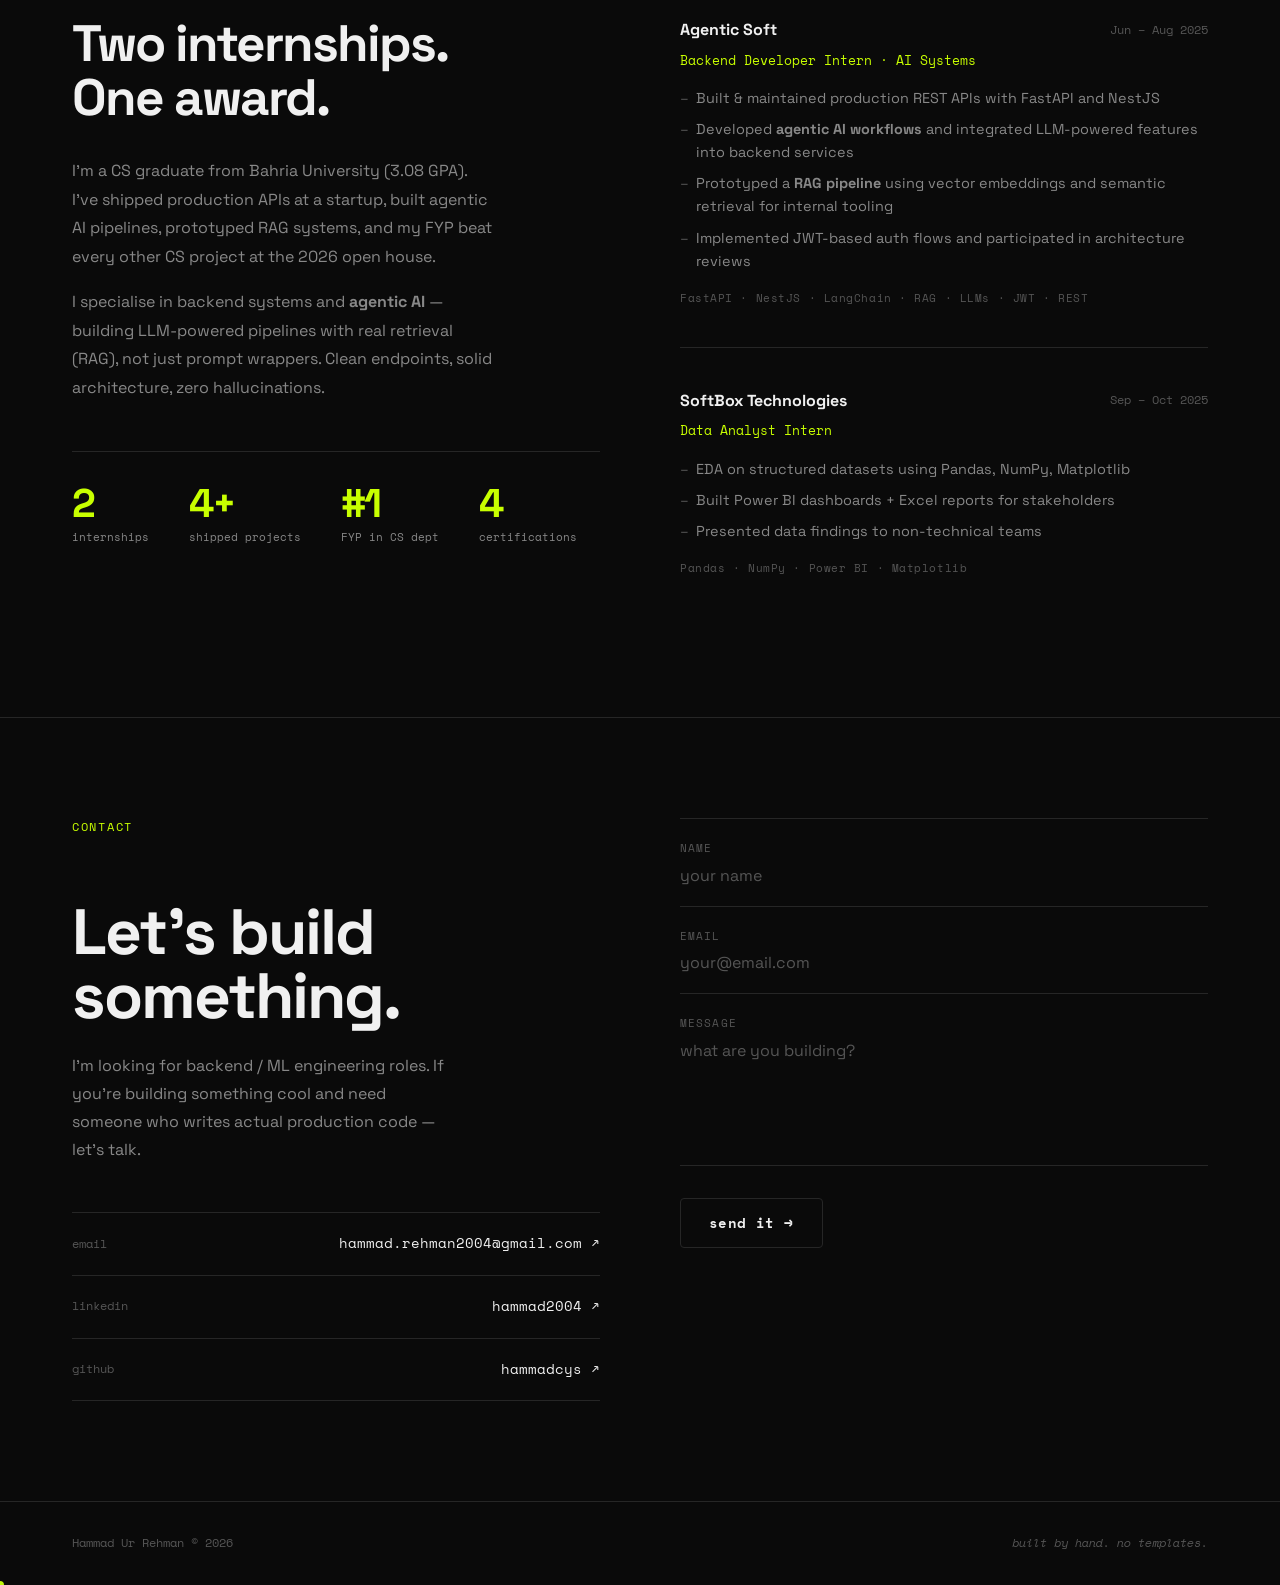
==== commit 138016c0: "Change certifications to a single bold green stat next to #1 FYP" ====
--- a/index.html
+++ b/index.html
@@ -254,16 +254,10 @@
               <span class="exp-big">#1</span>
               <span class="exp-small">FYP in CS dept</span>
             </div>
-          </div>
-          
-          <div class="cert-text-list">
-            <h3 class="cert-text-h3">Certifications</h3>
-            <ul class="cert-bullets">
-              <li>Foundations in Generative AI</li>
-              <li>Machine Learning Explainability</li>
-              <li>Model Context Protocol: Advanced Topics</li>
-              <li>Postman API Fundamentals Student Expert</li>
-            </ul>
+            <div class="exp-num-item">
+              <span class="exp-big">4</span>
+              <span class="exp-small">certifications</span>
+            </div>
           </div>
         </div>
 
--- a/style.css
+++ b/style.css
@@ -407,29 +407,7 @@
 }
 .exp-divider { height: 1px; background: var(--border); margin: 0 0 40px; }
 
-/* ── CERTIFICATIONS (TEXT LIST) ── */
-.cert-text-list {
-  margin-top: 48px;
-  padding-top: 32px;
-  border-top: 1px solid var(--border);
-}
-.cert-text-h3 {
-  font-family: var(--mono);
-  font-size: 0.8rem;
-  color: var(--accent);
-  margin-bottom: 16px;
-  letter-spacing: 0.05em;
-  text-transform: uppercase;
-}
-.cert-bullets {
-  list-style: none; display: flex; flex-direction: column; gap: 8px;
-}
-.cert-bullets li {
-  font-size: 0.95rem; color: var(--muted); padding-left: 16px; position: relative;
-}
-.cert-bullets li::before {
-  content: '✓'; position: absolute; left: 0; color: var(--accent); font-size: 0.85rem;
-}
+
 
 /* ── CONTACT ── */
 
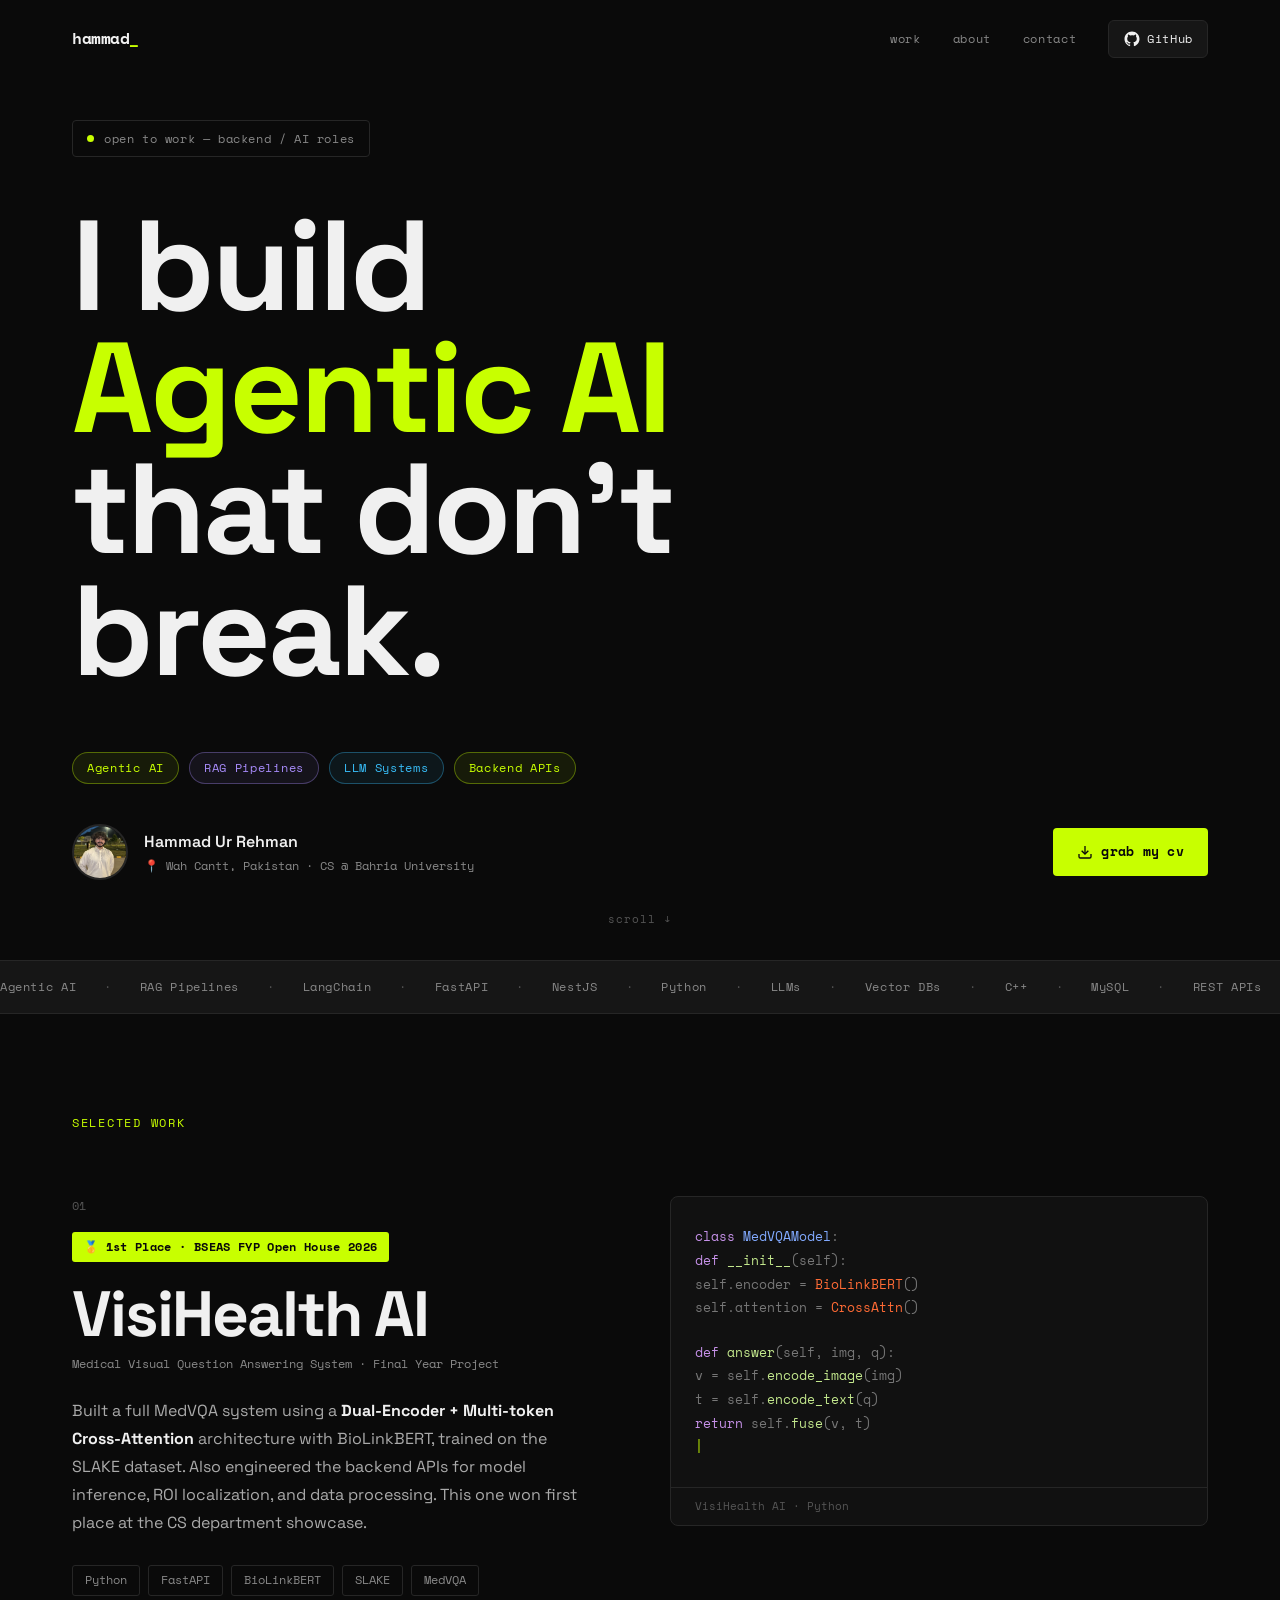
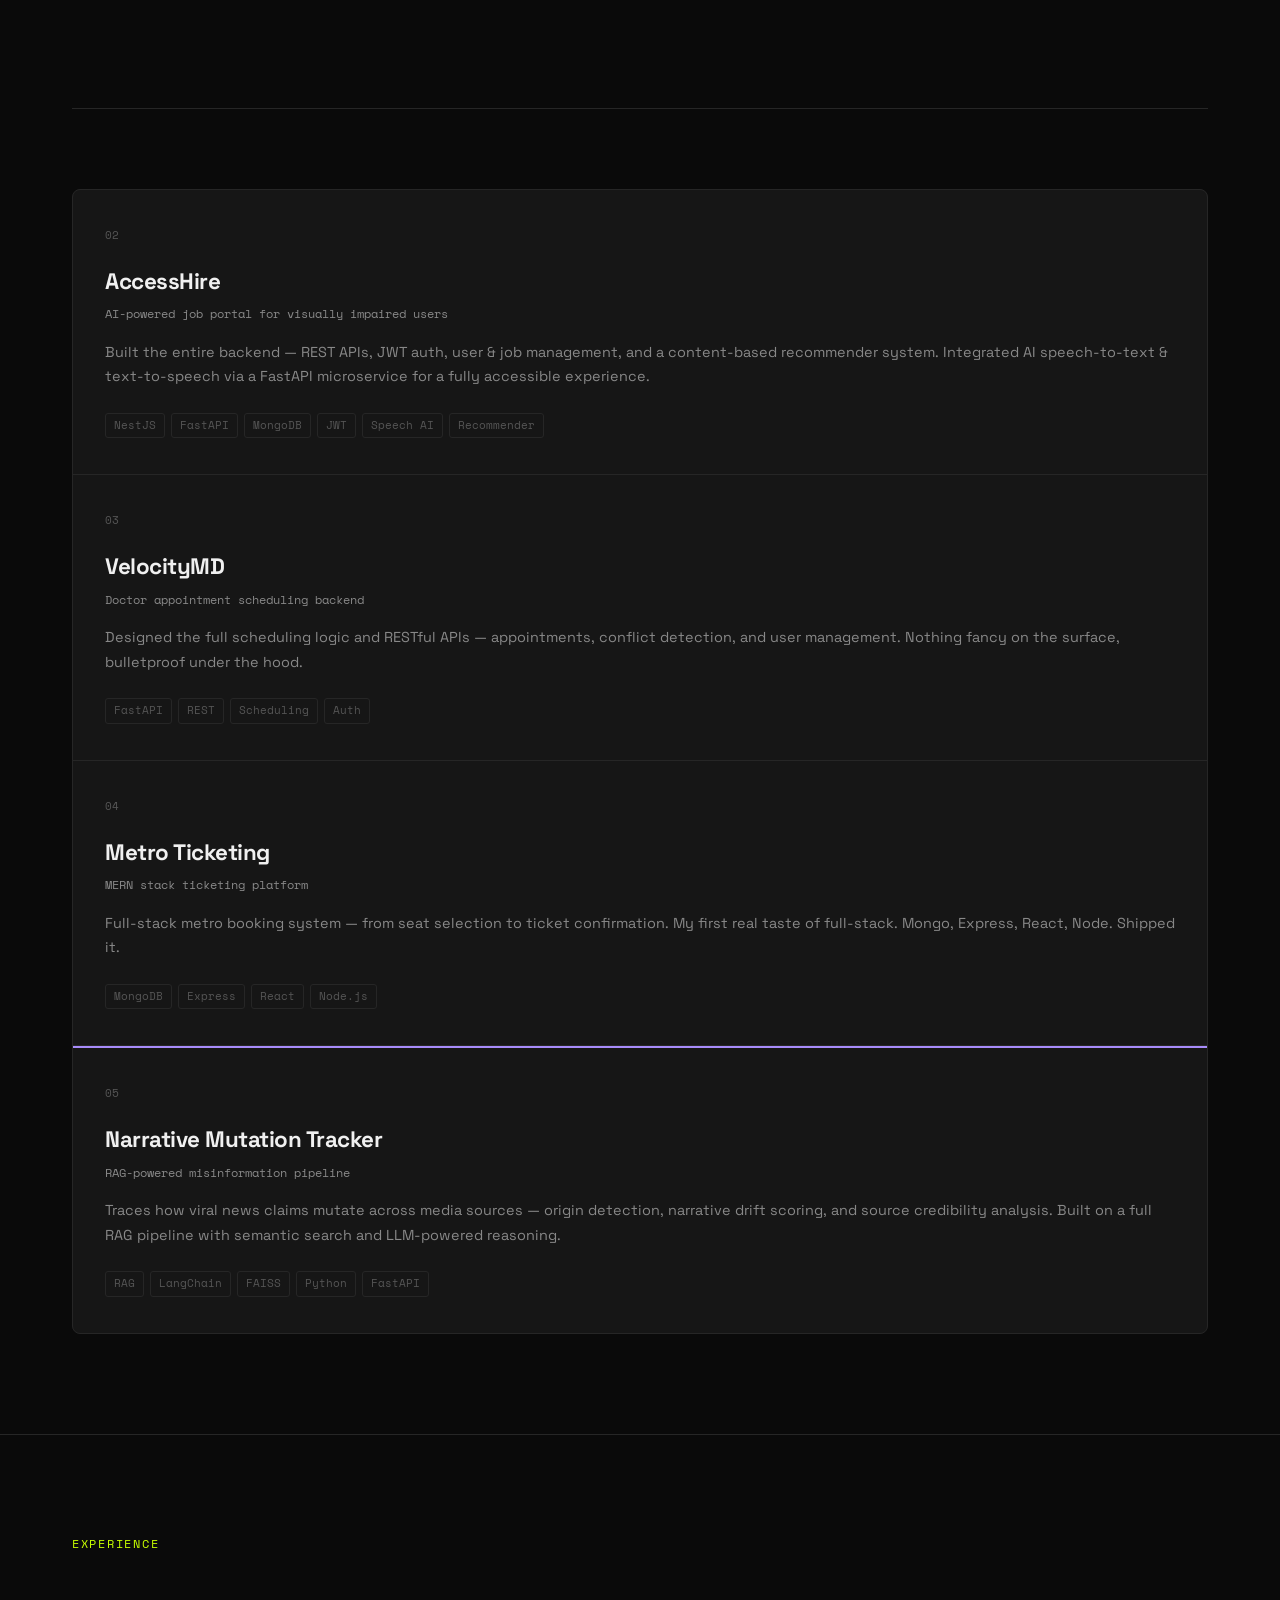
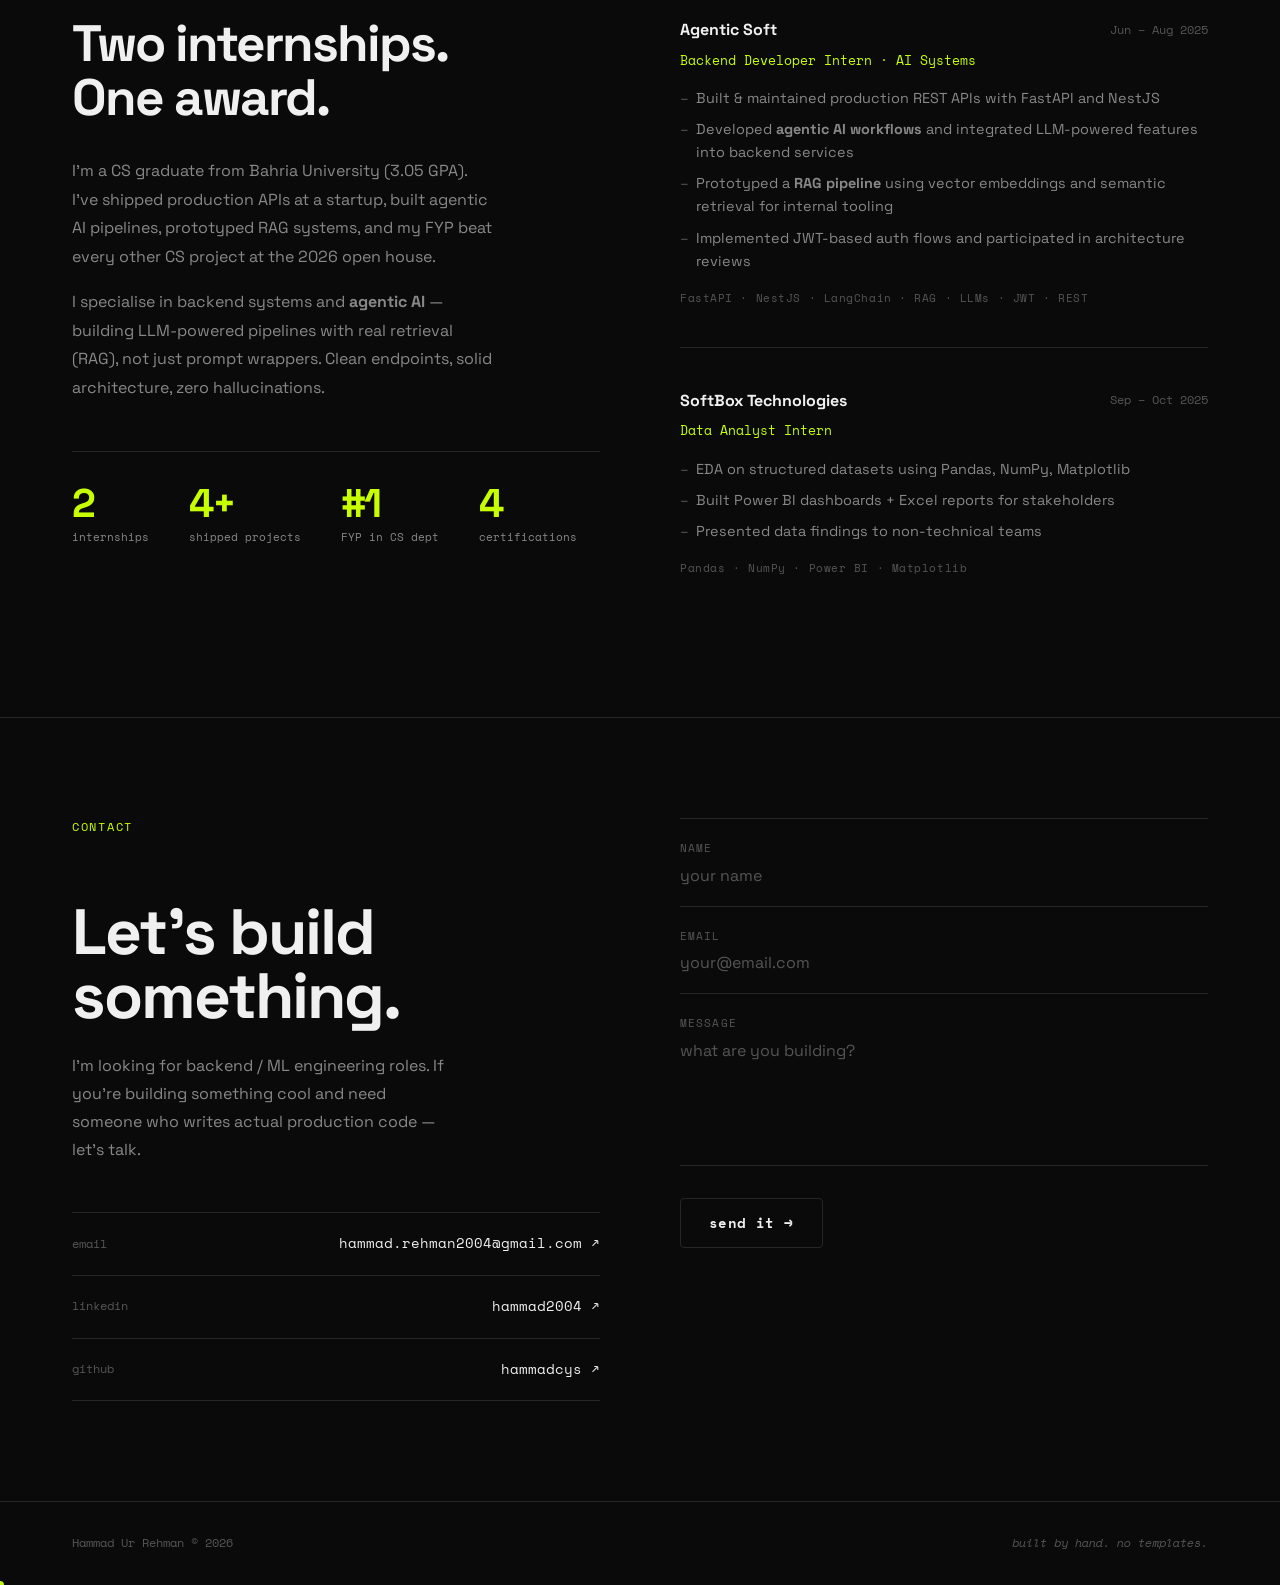
==== commit aba617b6: "Update CGPA to 3.05 and compress resume items to fit on 1 page" ====
--- a/index.html
+++ b/index.html
@@ -236,7 +236,7 @@
         <div class="exp-left">
           <h2 class="exp-h2">Two internships.<br />One award.</h2>
           <p class="exp-bio">
-            I'm a CS graduate from Bahria University (3.08 GPA). I've shipped production APIs at a startup, built agentic AI pipelines, prototyped RAG systems, and my FYP beat every other CS project at the 2026 open house.
+            I'm a CS graduate from Bahria University (3.05 GPA). I've shipped production APIs at a startup, built agentic AI pipelines, prototyped RAG systems, and my FYP beat every other CS project at the 2026 open house.
           </p>
           <p class="exp-bio">
             I specialise in backend systems and <strong>agentic AI</strong> — building LLM-powered pipelines with real retrieval (RAG), not just prompt wrappers. Clean endpoints, solid architecture, zero hallucinations.
